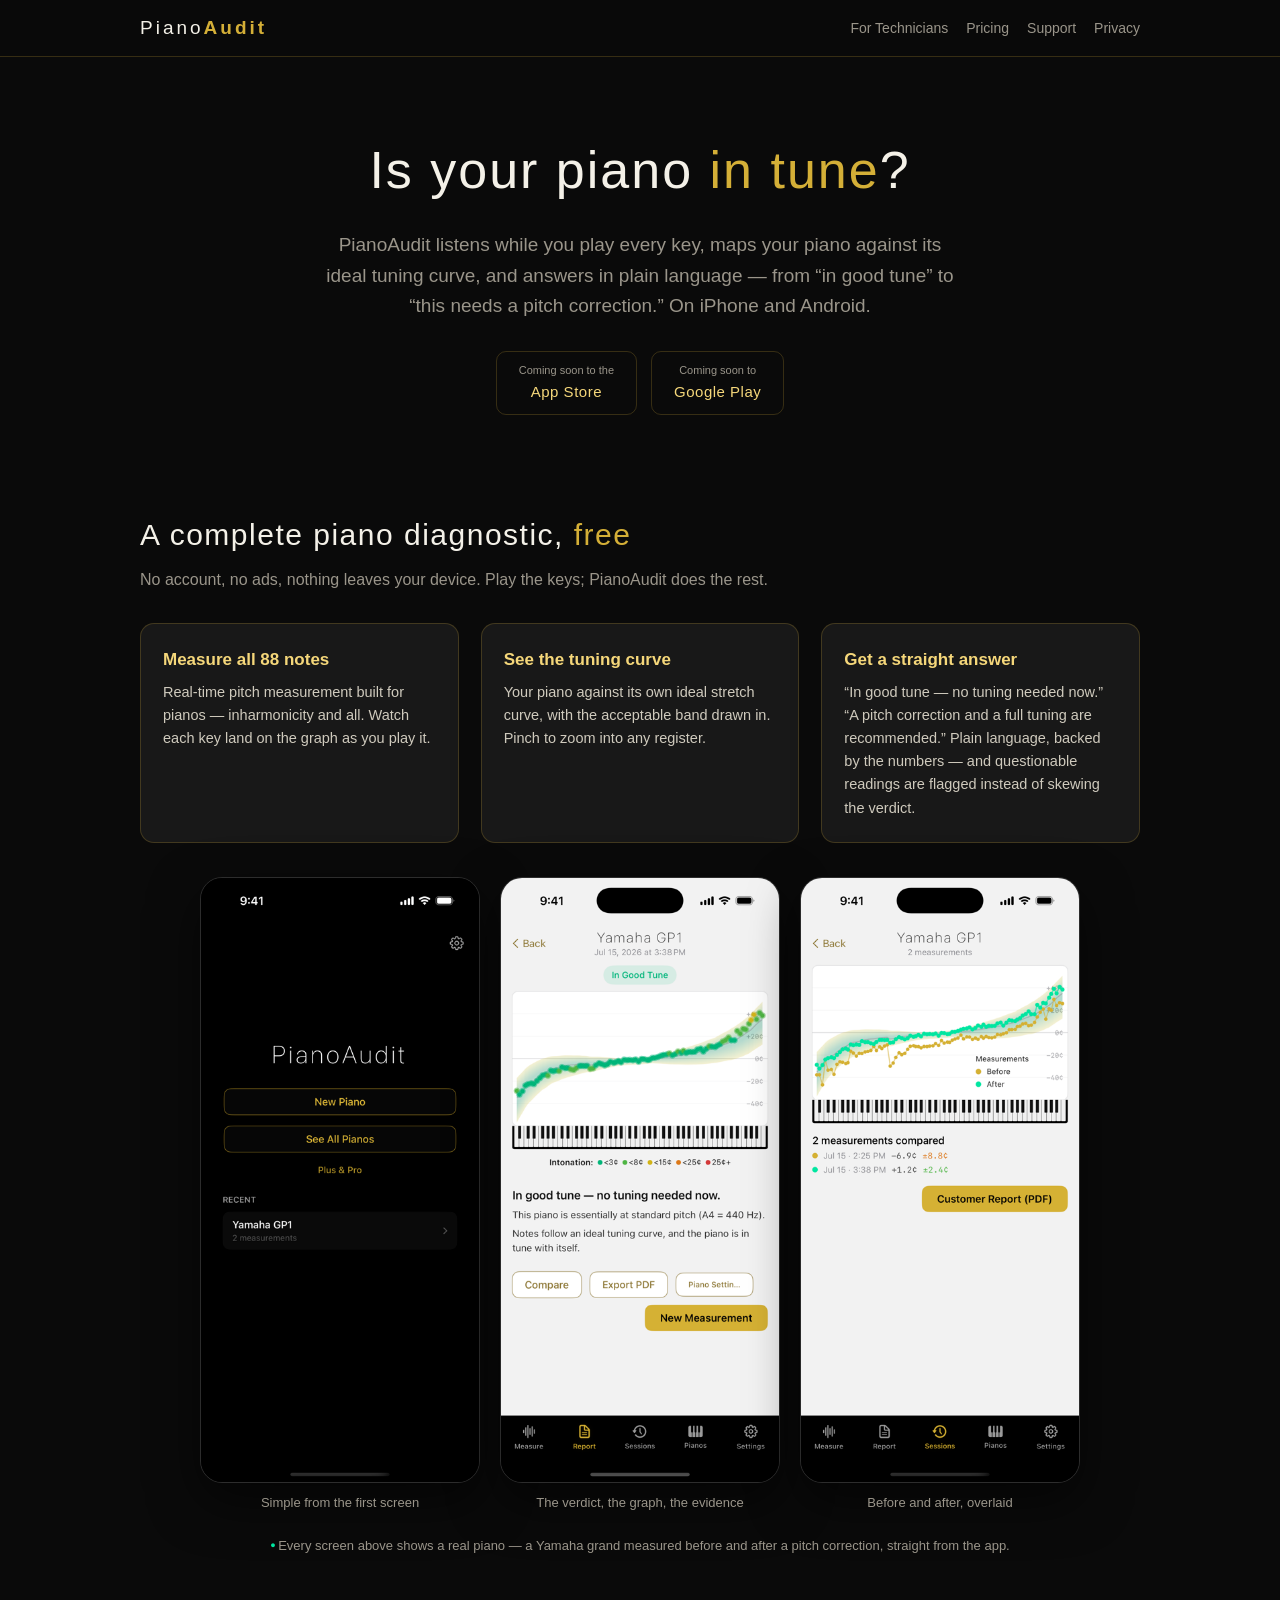
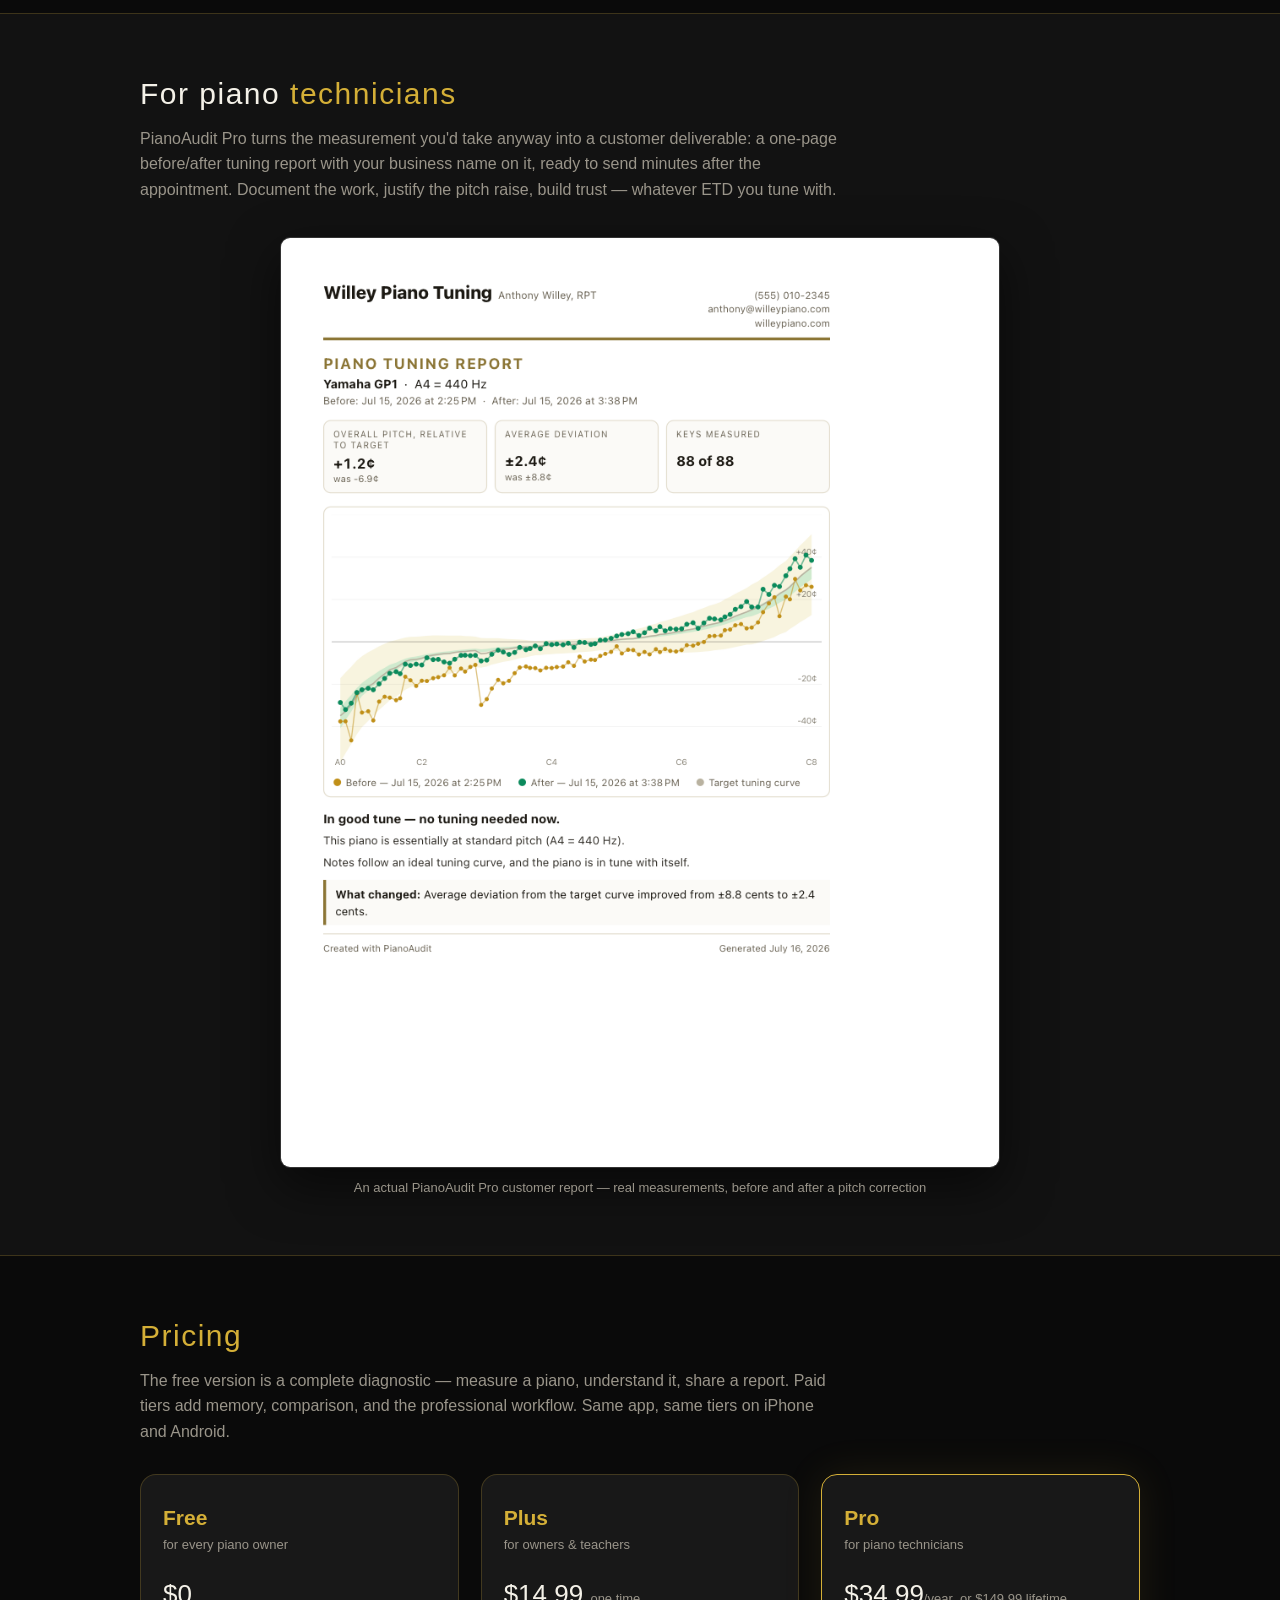
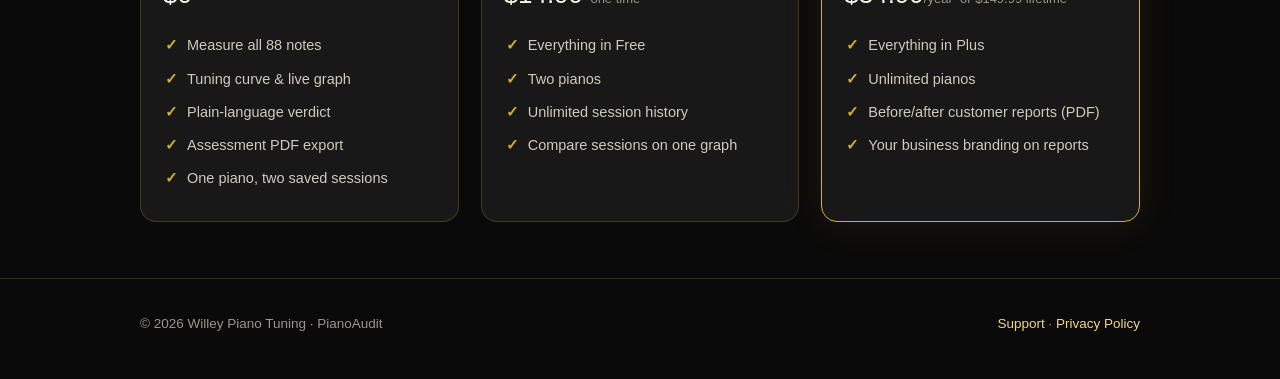
==== index.html @ 2b8cd807 "feat: Android launch prep — real GP1 screenshots, Play badge, cross-platform copy - All four screens" ====
<!DOCTYPE html>
<html lang="en">
<head>
<meta charset="utf-8">
<meta name="viewport" content="width=device-width, initial-scale=1">
<title>PianoAudit — Is your piano in tune?</title>
<meta name="description" content="PianoAudit for iPhone and Android measures every note of your piano and gives you a clear, plain-language answer — plus branded before/after reports for piano technicians.">
<meta property="og:title" content="PianoAudit — Is your piano in tune?">
<meta property="og:description" content="Measure all 88 keys. See the tuning curve. Get a plain-language verdict. On iPhone and Android. Technicians: send branded before/after reports to customers in minutes.">
<meta property="og:type" content="website">
<meta property="og:url" content="https://pianoaudit.com">
<meta property="og:image" content="https://pianoaudit.com/assets/app-icon.png">
<meta name="theme-color" content="#0a0a0a">
<link rel="icon" type="image/png" sizes="32x32" href="assets/icon-32.png">
<link rel="apple-touch-icon" href="assets/icon-180.png">
<link rel="stylesheet" href="style.css">
</head>
<body>

<nav>
  <div class="wrap">
    <span class="brand">Piano<b>Audit</b></span>
    <span class="links">
      <a href="#technicians">For Technicians</a>
      <a href="#pricing">Pricing</a>
      <a href="support/">Support</a>
      <a href="privacy/">Privacy</a>
    </span>
  </div>
</nav>

<header class="hero">
  <div class="wrap">
    <h1>Is your piano <em>in tune</em>?</h1>
    <p class="sub">PianoAudit listens while you play every key, maps your piano against its ideal
    tuning curve, and answers in plain language — from “in good tune” to “this needs a pitch
    correction.” On iPhone and Android.</p>
    <div class="badge-row">
      <span class="store-badge"><small>Coming soon to the</small>App&nbsp;Store</span>
      <span class="store-badge"><small>Coming soon to</small>Google&nbsp;Play</span>
    </div>
  </div>
</header>

<section>
  <div class="wrap">
    <h2>A complete piano diagnostic, <b>free</b></h2>
    <p class="lede">No account, no ads, nothing leaves your device. Play the keys; PianoAudit does the rest.</p>
    <div class="grid">
      <div class="card">
        <h3>Measure all 88 notes</h3>
        <p>Real-time pitch measurement built for pianos — inharmonicity and all. Watch each key land
        on the graph as you play it.</p>
      </div>
      <div class="card">
        <h3>See the tuning curve</h3>
        <p>Your piano against its own ideal stretch curve, with the acceptable band drawn in. Pinch to
        zoom into any register.</p>
      </div>
      <div class="card">
        <h3>Get a straight answer</h3>
        <p>“In good tune — no tuning needed now.” “A pitch correction and a full tuning are
        recommended.” Plain language, backed by the numbers — and questionable readings are
        flagged instead of skewing the verdict.</p>
      </div>
    </div>
    <div class="shots">
      <figure class="shot">
        <img src="assets/pianoaudit-startup.png" alt="PianoAudit start screen with a recently measured piano" loading="lazy">
        <figcaption>Simple from the first screen</figcaption>
      </figure>
      <figure class="shot">
        <img src="assets/report-tworow.png" alt="Tuning report for a Yamaha grand: verdict, tuning curve graph, and plain-language summary" loading="lazy">
        <figcaption>The verdict, the graph, the evidence</figcaption>
      </figure>
      <figure class="shot">
        <img src="assets/compare-with-data.png" alt="Before and after measurements of a real pitch correction, overlaid on one graph" loading="lazy">
        <figcaption>Before and after, overlaid</figcaption>
      </figure>
    </div>
    <p class="shots-note">Every screen above shows a real piano — a Yamaha grand measured before
    and after a pitch correction, straight from the app.</p>
  </div>
</section>

<section class="alt" id="technicians">
  <div class="wrap">
    <h2>For piano <b>technicians</b></h2>
    <p class="lede">PianoAudit Pro turns the measurement you'd take anyway into a customer deliverable:
    a one-page before/after tuning report with your business name on it, ready to send minutes after
    the appointment. Document the work, justify the pitch raise, build trust — whatever ETD you tune with.</p>
    <figure class="report-shot">
      <img src="assets/sample-report.png" alt="Before/after customer tuning report PDF with business branding, stat tiles, and the measured curve" loading="lazy">
      <figcaption>An actual PianoAudit Pro customer report — real measurements, before and after a pitch correction</figcaption>
    </figure>
  </div>
</section>

<section id="pricing">
  <div class="wrap">
    <h2><b>Pricing</b></h2>
    <p class="lede">The free version is a complete diagnostic — measure a piano, understand it, share a
    report. Paid tiers add memory, comparison, and the professional workflow. Same app, same tiers
    on iPhone and Android.</p>
    <div class="tiers">
      <div class="tier">
        <h3>Free</h3>
        <div class="who">for every piano owner</div>
        <div class="price">$0</div>
        <ul>
          <li>Measure all 88 notes</li>
          <li>Tuning curve &amp; live graph</li>
          <li>Plain-language verdict</li>
          <li>Assessment PDF export</li>
          <li>One piano, two saved sessions</li>
        </ul>
      </div>
      <div class="tier">
        <h3>Plus</h3>
        <div class="who">for owners &amp; teachers</div>
        <div class="price">$14.99 <small>one time</small></div>
        <ul>
          <li>Everything in Free</li>
          <li>Two pianos</li>
          <li>Unlimited session history</li>
          <li>Compare sessions on one graph</li>
        </ul>
      </div>
      <div class="tier pro">
        <h3>Pro</h3>
        <div class="who">for piano technicians</div>
        <div class="price">$34.99<small>/year</small> <small>or $149.99 lifetime</small></div>
        <ul>
          <li>Everything in Plus</li>
          <li>Unlimited pianos</li>
          <li>Before/after customer reports (PDF)</li>
          <li>Your business branding on reports</li>
        </ul>
      </div>
    </div>
  </div>
</section>

<footer>
  <div class="wrap">
    <span>© 2026 Willey Piano Tuning · PianoAudit</span>
    <span><a href="support/">Support</a> · <a href="privacy/">Privacy Policy</a></span>
  </div>
</footer>

</body>
</html>
---- style.css ----
/* PianoAudit site — Sonic Luxury: near-black, gold, ivory. No build step. */
:root {
  --bg: #0a0a0a;
  --panel: #121212;
  --panel-2: #181818;
  --gold: #d4af37;
  --gold-hi: #f5d77a;
  --bronze: #8b7535;
  --emerald: #00e5a0;
  --ink: #f4f1e8;
  --muted: #9a958a;
  --border: rgba(212, 175, 55, 0.22);
}
* { margin: 0; padding: 0; box-sizing: border-box; }
html { scroll-behavior: smooth; }
body {
  background: var(--bg);
  color: var(--ink);
  font-family: -apple-system, BlinkMacSystemFont, "Helvetica Neue", Arial, sans-serif;
  line-height: 1.6;
  -webkit-font-smoothing: antialiased;
}
a { color: var(--gold-hi); text-decoration: none; }
a:hover { text-decoration: underline; }
img { max-width: 100%; display: block; }

.wrap { max-width: 1040px; margin: 0 auto; padding: 0 20px; }

/* Nav */
nav {
  position: sticky; top: 0; z-index: 10;
  background: rgba(10, 10, 10, 0.92); backdrop-filter: blur(8px);
  border-bottom: 1px solid var(--border);
}
nav .wrap { display: flex; align-items: center; gap: 22px; height: 56px; }
.brand { font-size: 19px; font-weight: 300; letter-spacing: 3px; color: var(--ink); }
.brand b { color: var(--gold); font-weight: 600; }
nav .links { margin-left: auto; display: flex; gap: 18px; font-size: 14px; }
nav .links a { color: var(--muted); }
nav .links a:hover { color: var(--gold-hi); text-decoration: none; }

/* Hero */
.hero { padding: 72px 0 40px; text-align: center; }
.hero h1 {
  font-size: clamp(30px, 5.5vw, 52px); font-weight: 200; letter-spacing: 2px;
  max-width: 720px; margin: 0 auto;
}
.hero h1 em { color: var(--gold); font-style: normal; font-weight: 500; }
.hero p.sub {
  color: var(--muted); font-size: clamp(15px, 2.2vw, 19px);
  max-width: 640px; margin: 18px auto 0;
}
.badge-row { margin-top: 30px; display: flex; justify-content: center; gap: 14px; align-items: center; flex-wrap: wrap; }
.store-badge {
  display: inline-block; border: 1px solid var(--border); border-radius: 10px;
  padding: 10px 22px; color: var(--gold-hi); font-size: 15px; letter-spacing: 0.5px;
}
.store-badge small { display: block; font-size: 11px; color: var(--muted); letter-spacing: 0; }

/* Sections */
section { padding: 56px 0; }
section.alt { background: var(--panel); border-top: 1px solid var(--border); border-bottom: 1px solid var(--border); }
h2 { font-size: clamp(22px, 3.5vw, 30px); font-weight: 300; letter-spacing: 1.5px; margin-bottom: 8px; }
h2 b { color: var(--gold); font-weight: 500; }
.lede { color: var(--muted); max-width: 700px; margin-bottom: 30px; }

/* Feature grid */
.grid { display: grid; gap: 22px; grid-template-columns: repeat(auto-fit, minmax(260px, 1fr)); }
.card {
  background: var(--panel-2); border: 1px solid var(--border); border-radius: 14px;
  padding: 22px;
}
.card h3 { font-size: 17px; font-weight: 600; color: var(--gold-hi); margin-bottom: 8px; }
.card p { font-size: 14.5px; color: #cfcabd; }

/* Screenshot rows */
.shots { display: flex; gap: 20px; justify-content: center; flex-wrap: wrap; margin-top: 34px; }
.shot { width: min(280px, 78vw); }
.shot img {
  border-radius: 22px; border: 1px solid rgba(255,255,255,0.14);
  box-shadow: 0 18px 50px rgba(0,0,0,0.55);
}
.shot figcaption { text-align: center; color: var(--muted); font-size: 13px; margin-top: 10px; }
.shots-note { text-align: center; color: var(--muted); font-size: 13px; margin-top: 22px; }
.shots-note::before { content: "● "; color: var(--emerald); font-size: 9px; vertical-align: 2px; }

.report-shot { max-width: 720px; margin: 34px auto 0; }
.report-shot img { border-radius: 10px; box-shadow: 0 18px 50px rgba(0,0,0,0.55); border: 1px solid rgba(255,255,255,0.14); }
.report-shot figcaption { text-align: center; color: var(--muted); font-size: 13px; margin-top: 10px; }

/* Pricing */
.tiers { display: grid; gap: 22px; grid-template-columns: repeat(auto-fit, minmax(250px, 1fr)); margin-top: 30px; }
.tier {
  background: var(--panel-2); border: 1px solid var(--border); border-radius: 16px;
  padding: 26px 22px; display: flex; flex-direction: column;
}
.tier.pro { border-color: var(--gold); box-shadow: 0 0 40px rgba(212,175,55,0.10); }
.tier h3 { color: var(--gold); font-size: 21px; font-weight: 600; }
.tier .who { color: var(--muted); font-size: 13px; margin-bottom: 12px; }
.tier .price { font-size: 26px; font-weight: 300; margin: 6px 0 14px; }
.tier .price small { font-size: 13px; color: var(--muted); }
.tier ul { list-style: none; font-size: 14.5px; color: #cfcabd; }
.tier li { padding: 5px 0 5px 24px; position: relative; }
.tier li::before { content: "✓"; position: absolute; left: 2px; color: var(--gold); font-weight: 700; }

/* Footer */
footer { border-top: 1px solid var(--border); padding: 34px 0 44px; color: var(--muted); font-size: 13.5px; }
footer .wrap { display: flex; flex-wrap: wrap; gap: 16px; justify-content: space-between; }

/* Prose pages (privacy, support) */
.prose { max-width: 760px; margin: 0 auto; padding: 48px 20px 72px; }
.prose h1 { font-size: 30px; font-weight: 300; letter-spacing: 1px; border-bottom: 3px solid var(--bronze); padding-bottom: 12px; margin-bottom: 18px; }
.prose h2 { font-size: 20px; color: var(--gold); margin: 28px 0 8px; font-weight: 500; letter-spacing: 0.5px; }
.prose p, .prose li { color: #d8d3c6; font-size: 15.5px; }
.prose ul { padding-left: 22px; margin: 10px 0; }
.prose b { color: var(--ink); }
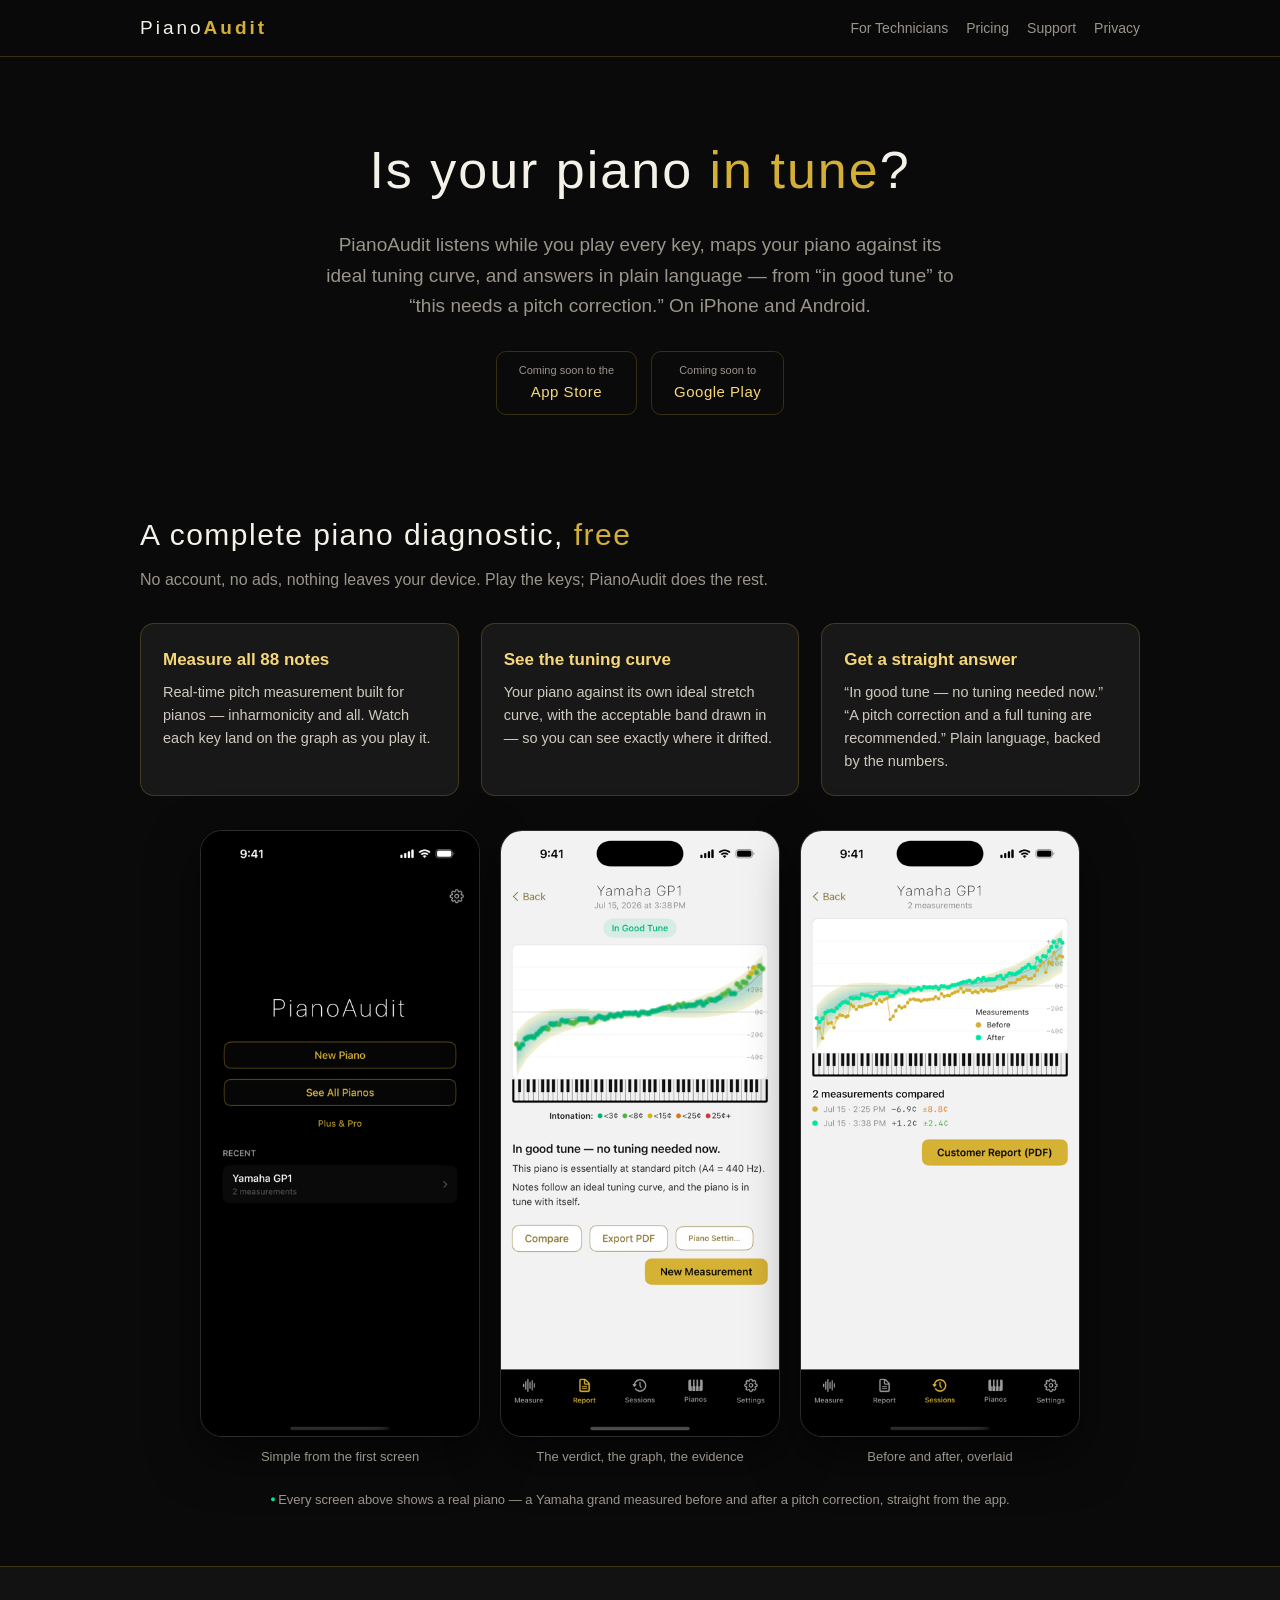
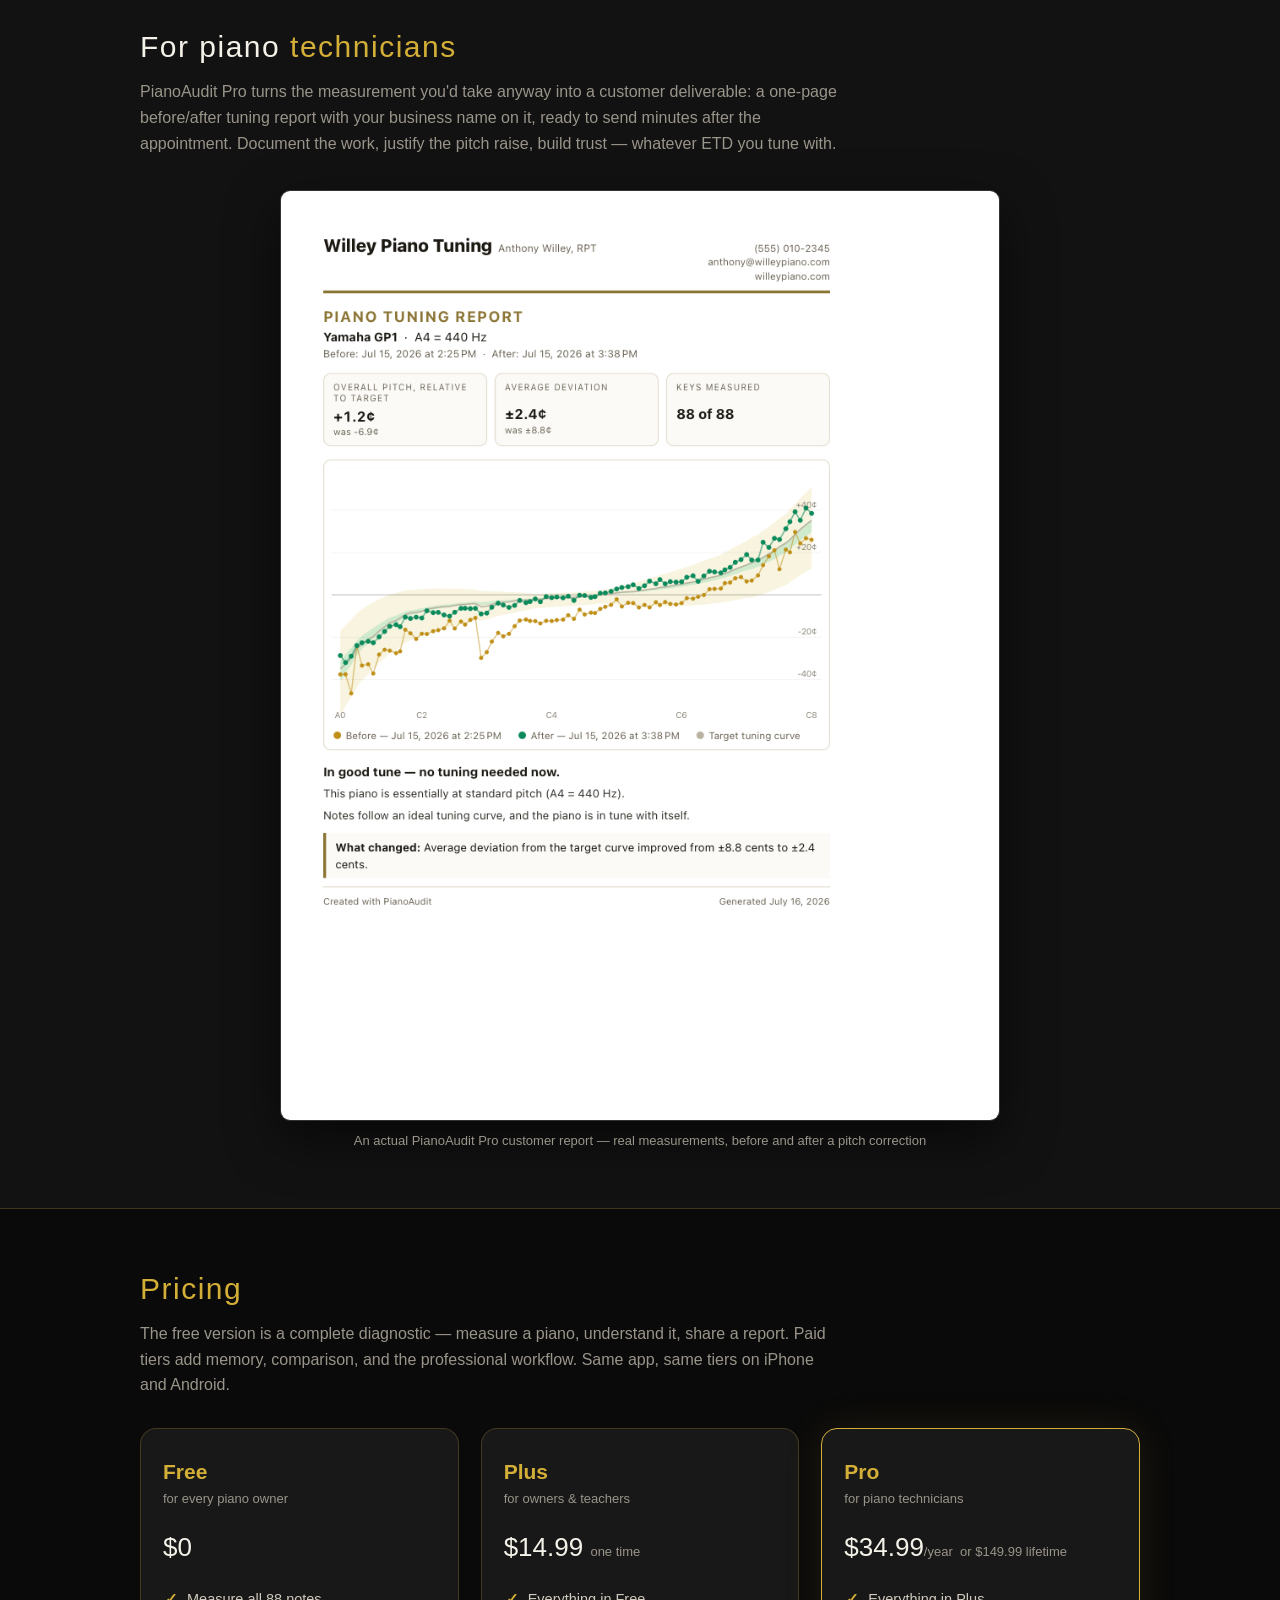
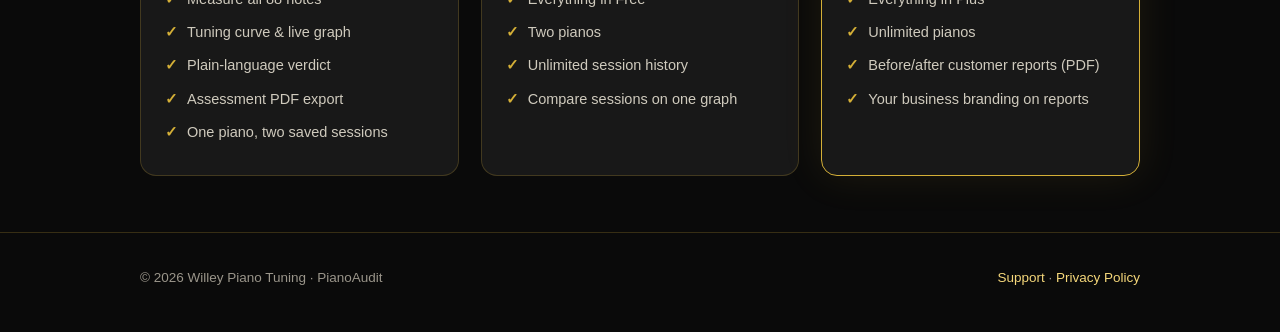
==== commit c5aa33a7: "Trim mechanics from the feature cards Pinch-to-zoom and suspect-measurement flagging are implementat" ====
--- a/index.html
+++ b/index.html
@@ -54,14 +54,13 @@
       </div>
       <div class="card">
         <h3>See the tuning curve</h3>
-        <p>Your piano against its own ideal stretch curve, with the acceptable band drawn in. Pinch to
-        zoom into any register.</p>
+        <p>Your piano against its own ideal stretch curve, with the acceptable band drawn in — so you
+        can see exactly where it drifted.</p>
       </div>
       <div class="card">
         <h3>Get a straight answer</h3>
         <p>“In good tune — no tuning needed now.” “A pitch correction and a full tuning are
-        recommended.” Plain language, backed by the numbers — and questionable readings are
-        flagged instead of skewing the verdict.</p>
+        recommended.” Plain language, backed by the numbers.</p>
       </div>
     </div>
     <div class="shots">
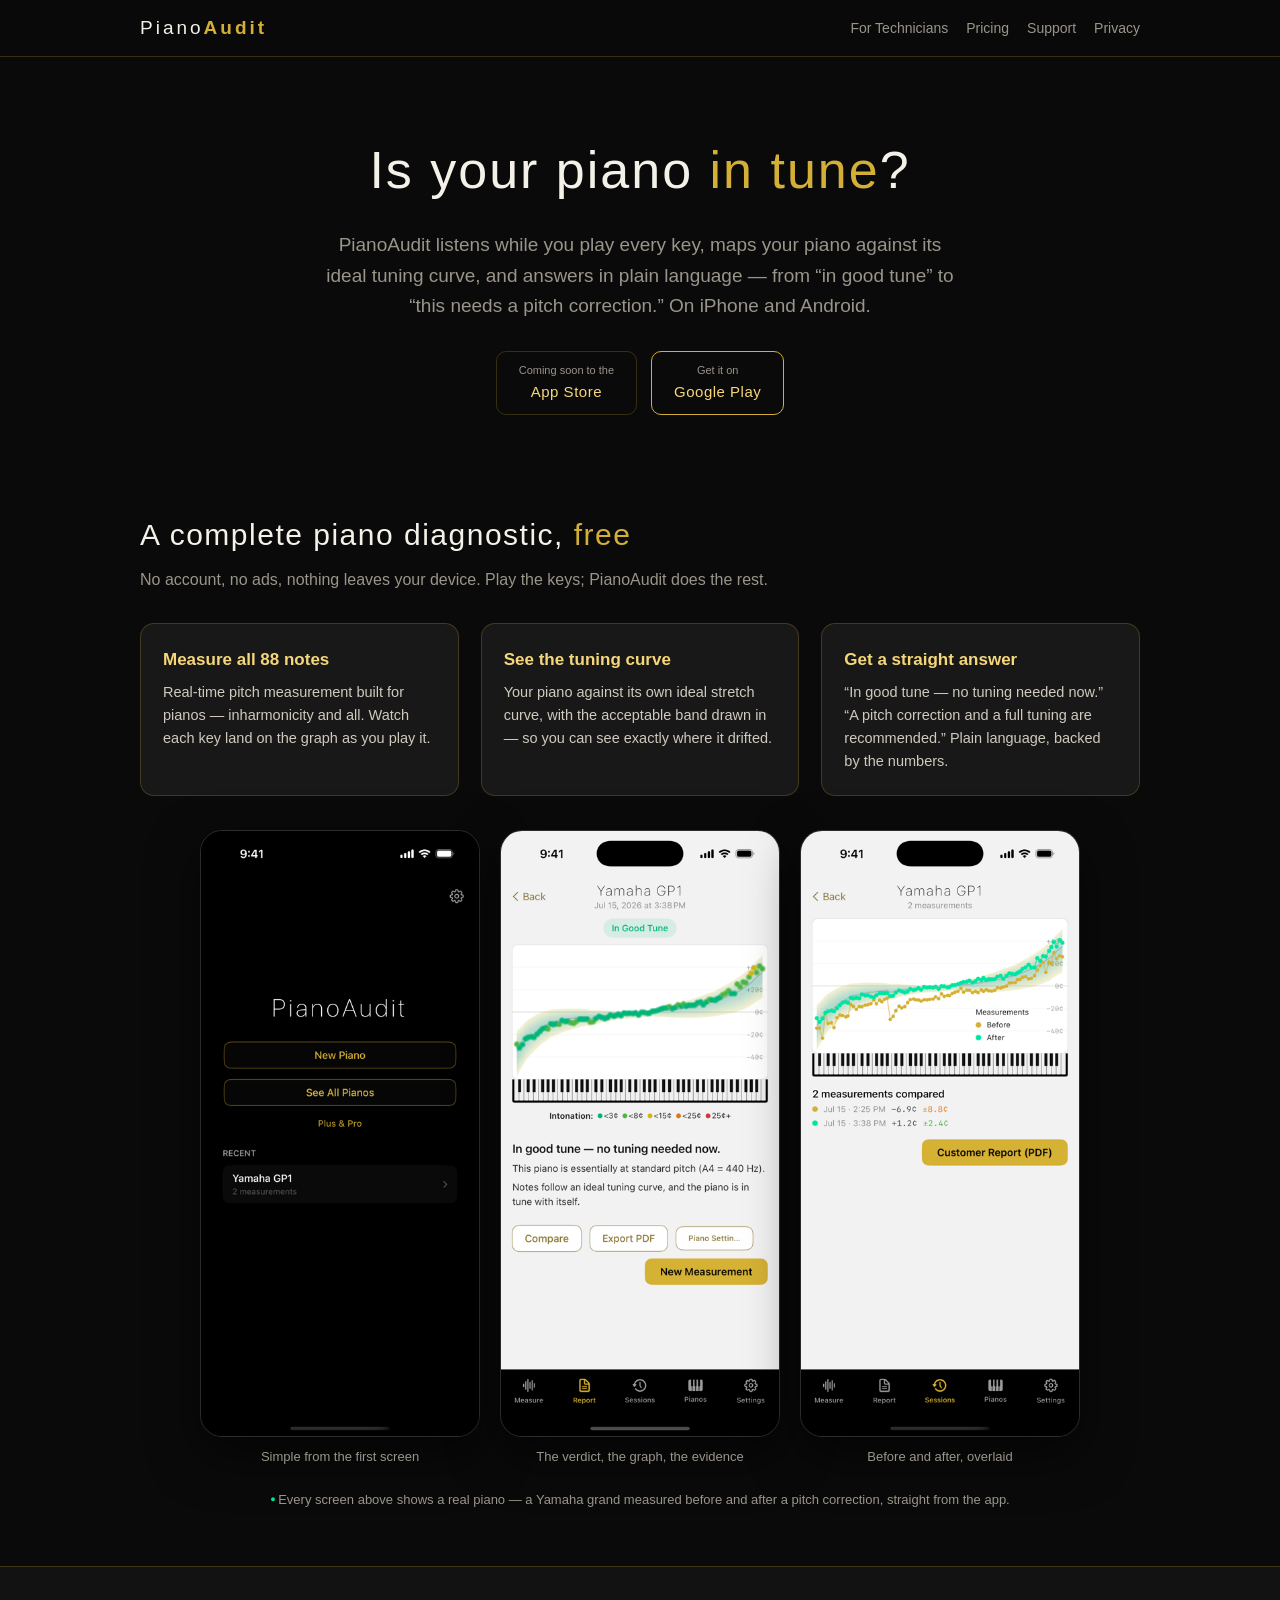
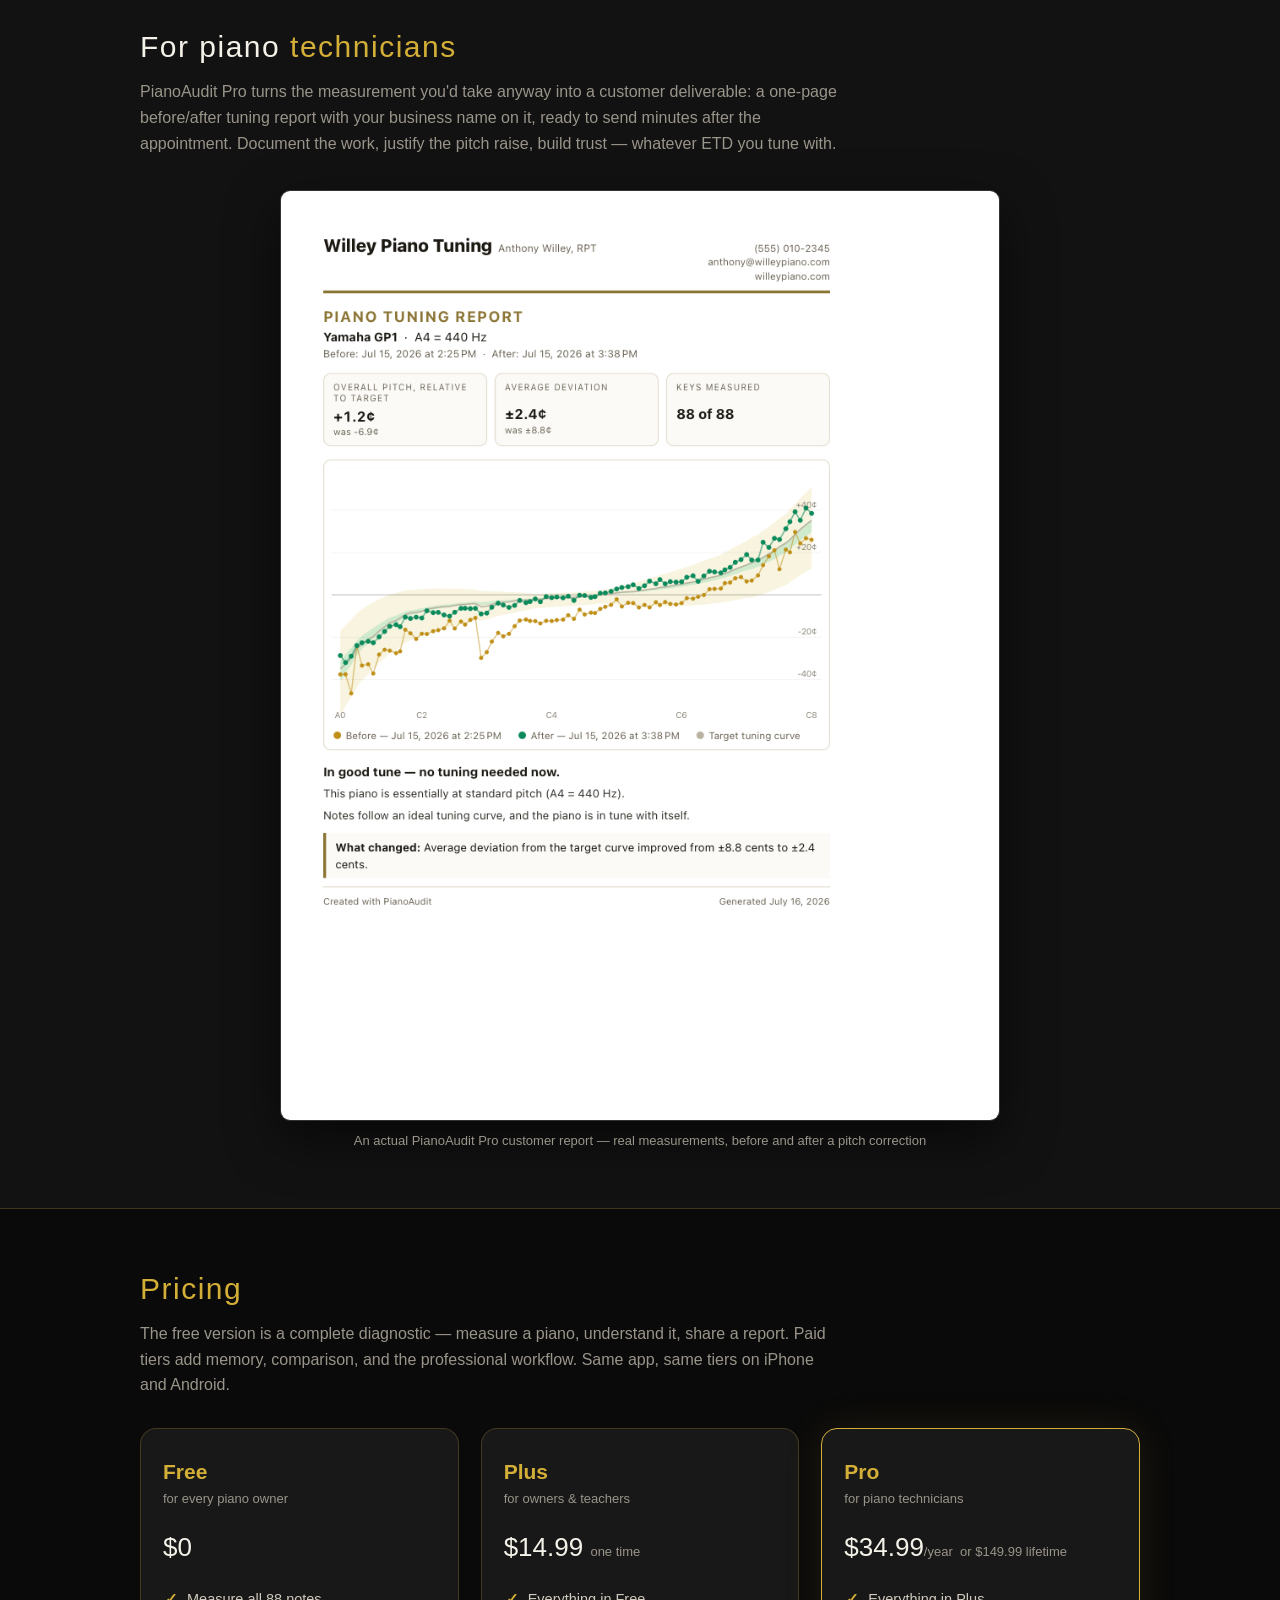
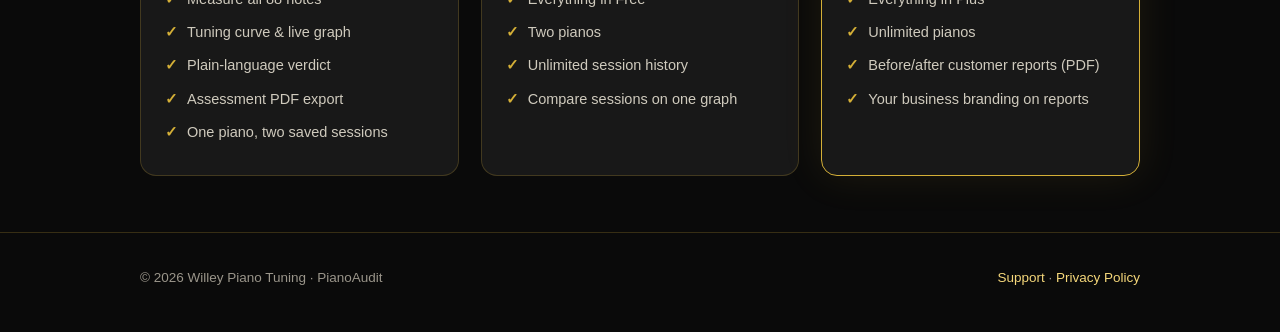
==== commit 167149e6: "Link the Google Play badge now that Android is live" ====
--- a/index.html
+++ b/index.html
@@ -37,7 +37,7 @@
     correction.” On iPhone and Android.</p>
     <div class="badge-row">
       <span class="store-badge"><small>Coming soon to the</small>App&nbsp;Store</span>
-      <span class="store-badge"><small>Coming soon to</small>Google&nbsp;Play</span>
+      <a class="store-badge live" href="https://play.google.com/store/apps/details?id=com.willeypianotuning.pianoaudit"><small>Get it on</small>Google&nbsp;Play</a>
     </div>
   </div>
 </header>
--- a/style.css
+++ b/style.css
@@ -56,6 +56,9 @@
   padding: 10px 22px; color: var(--gold-hi); font-size: 15px; letter-spacing: 0.5px;
 }
 .store-badge small { display: block; font-size: 11px; color: var(--muted); letter-spacing: 0; }
+/* A live store link reads as actionable: gold border, subtle lift on hover. */
+a.store-badge.live { border-color: var(--gold); transition: border-color .15s, background .15s; }
+a.store-badge.live:hover { text-decoration: none; background: rgba(212, 175, 55, 0.08); }
 
 /* Sections */
 section { padding: 56px 0; }
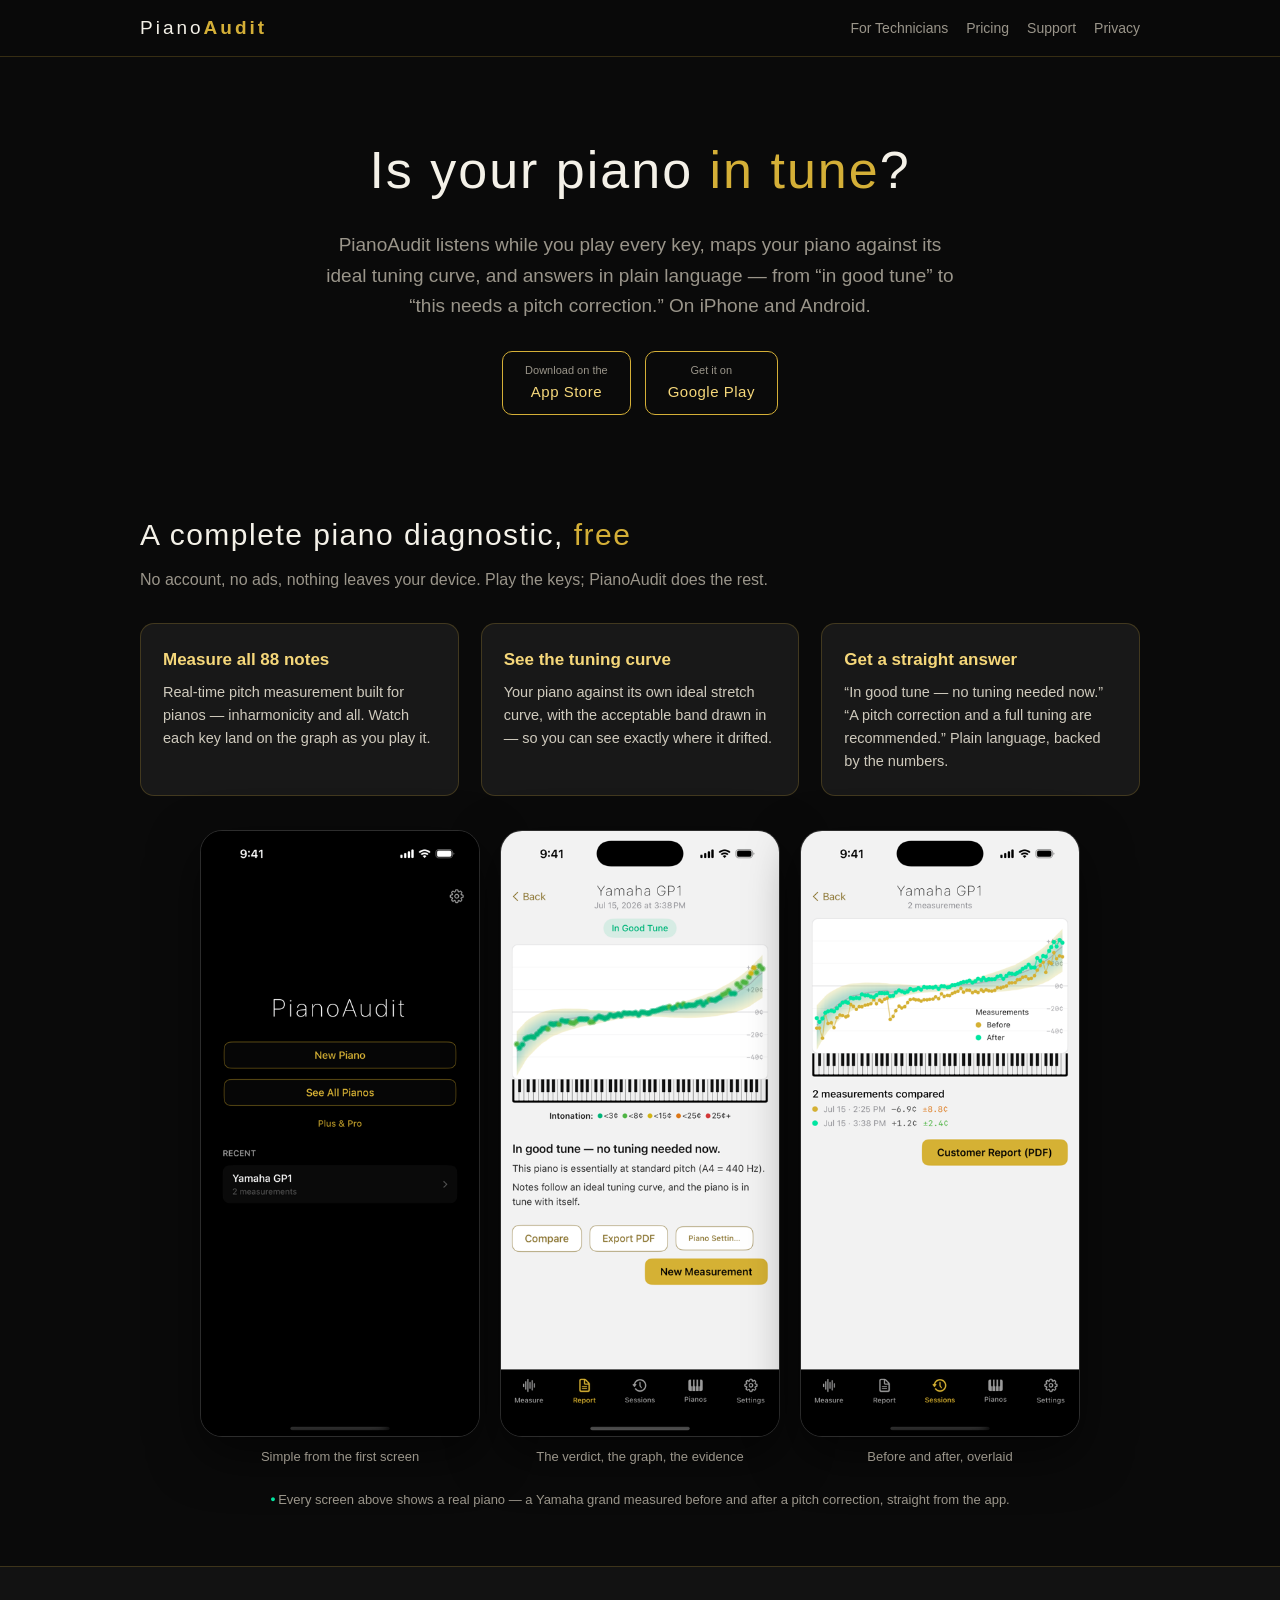
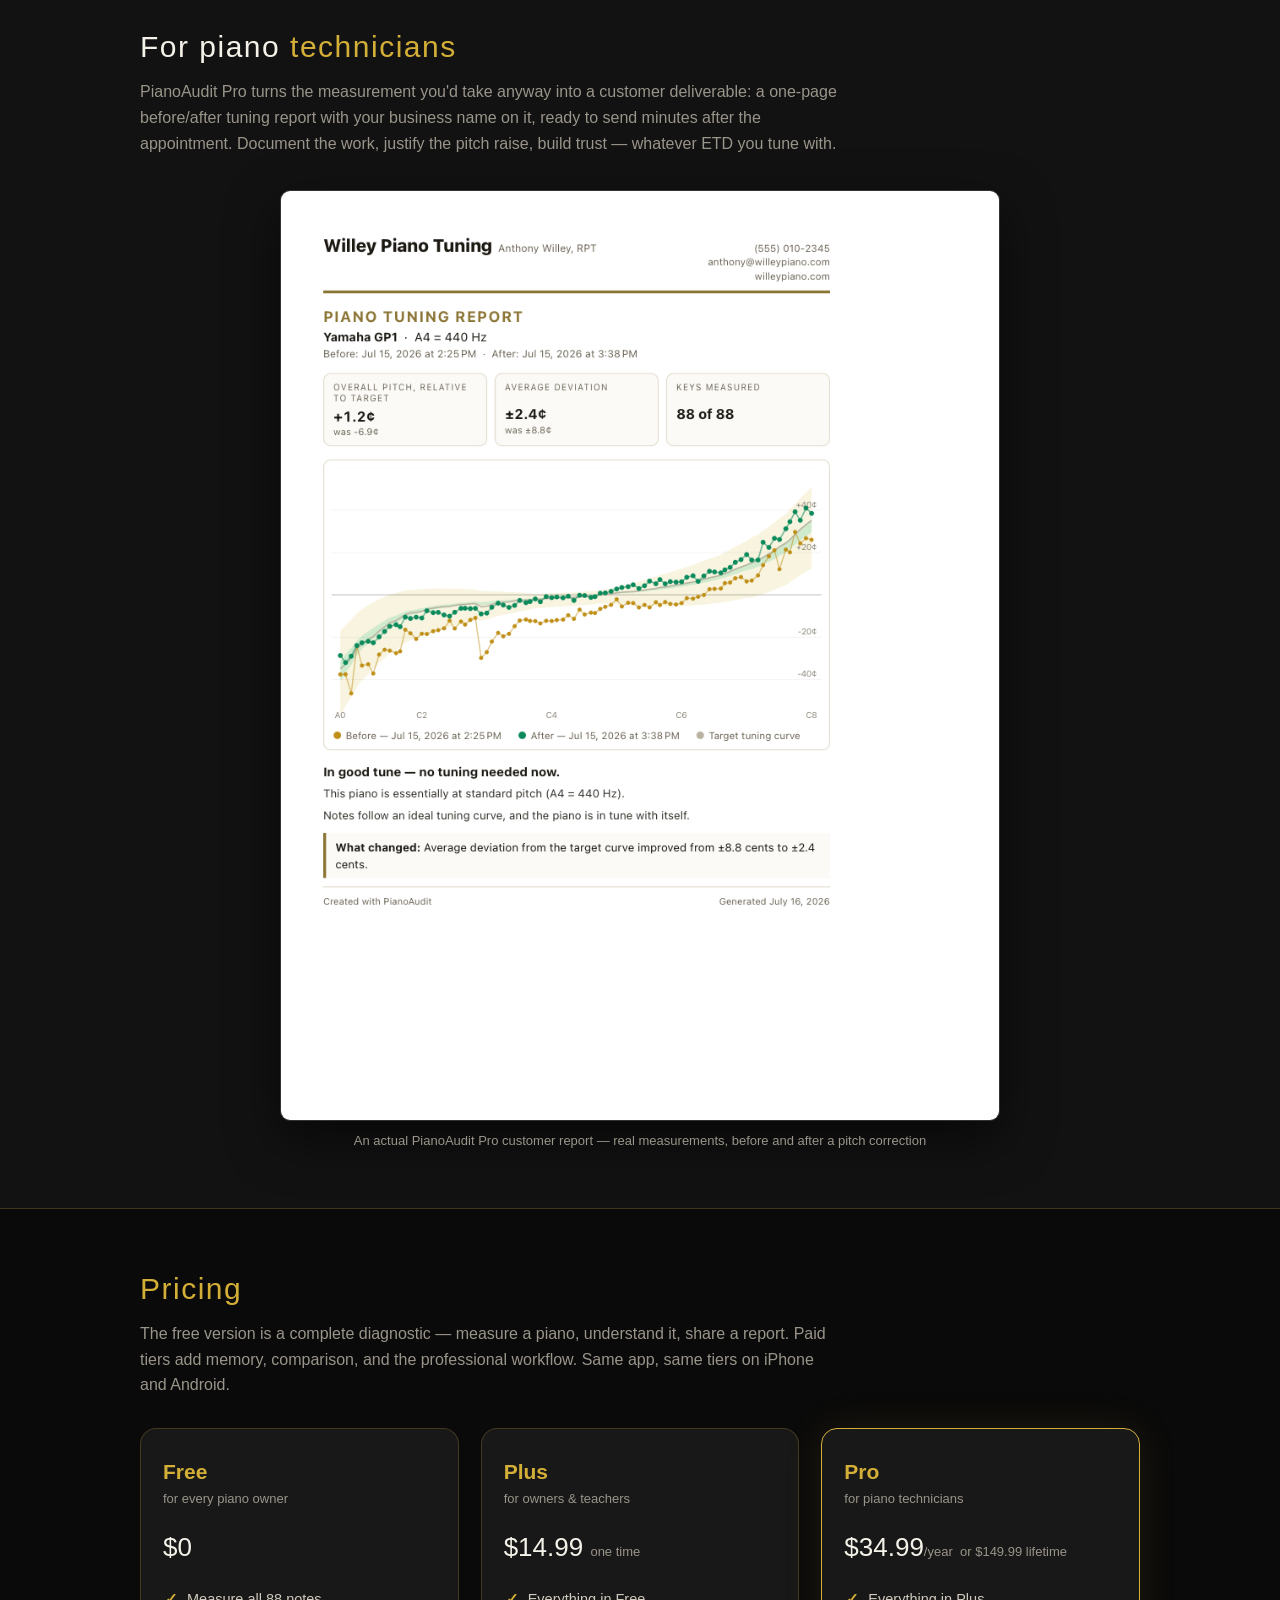
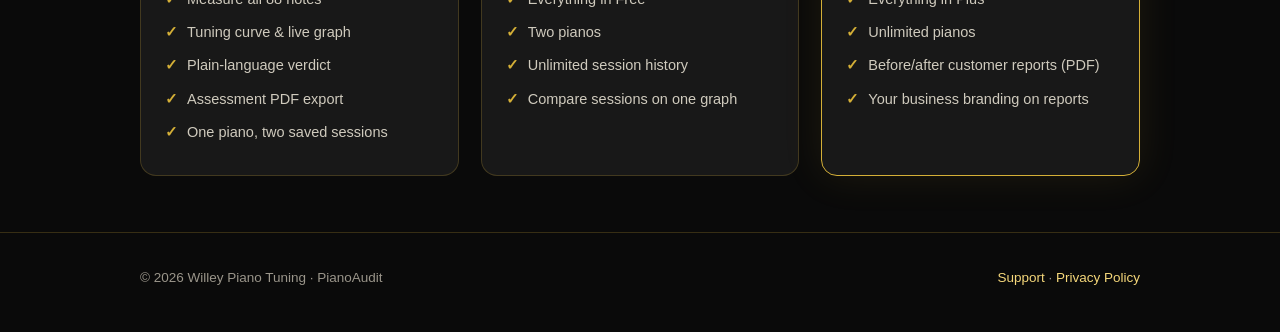
==== commit 32f58024: "Link the App Store badge now that iOS is live" ====
--- a/index.html
+++ b/index.html
@@ -36,7 +36,7 @@
     tuning curve, and answers in plain language — from “in good tune” to “this needs a pitch
     correction.” On iPhone and Android.</p>
     <div class="badge-row">
-      <span class="store-badge"><small>Coming soon to the</small>App&nbsp;Store</span>
+      <a class="store-badge live" href="https://apps.apple.com/app/id6789833467"><small>Download on the</small>App&nbsp;Store</a>
       <a class="store-badge live" href="https://play.google.com/store/apps/details?id=com.willeypianotuning.pianoaudit"><small>Get it on</small>Google&nbsp;Play</a>
     </div>
   </div>
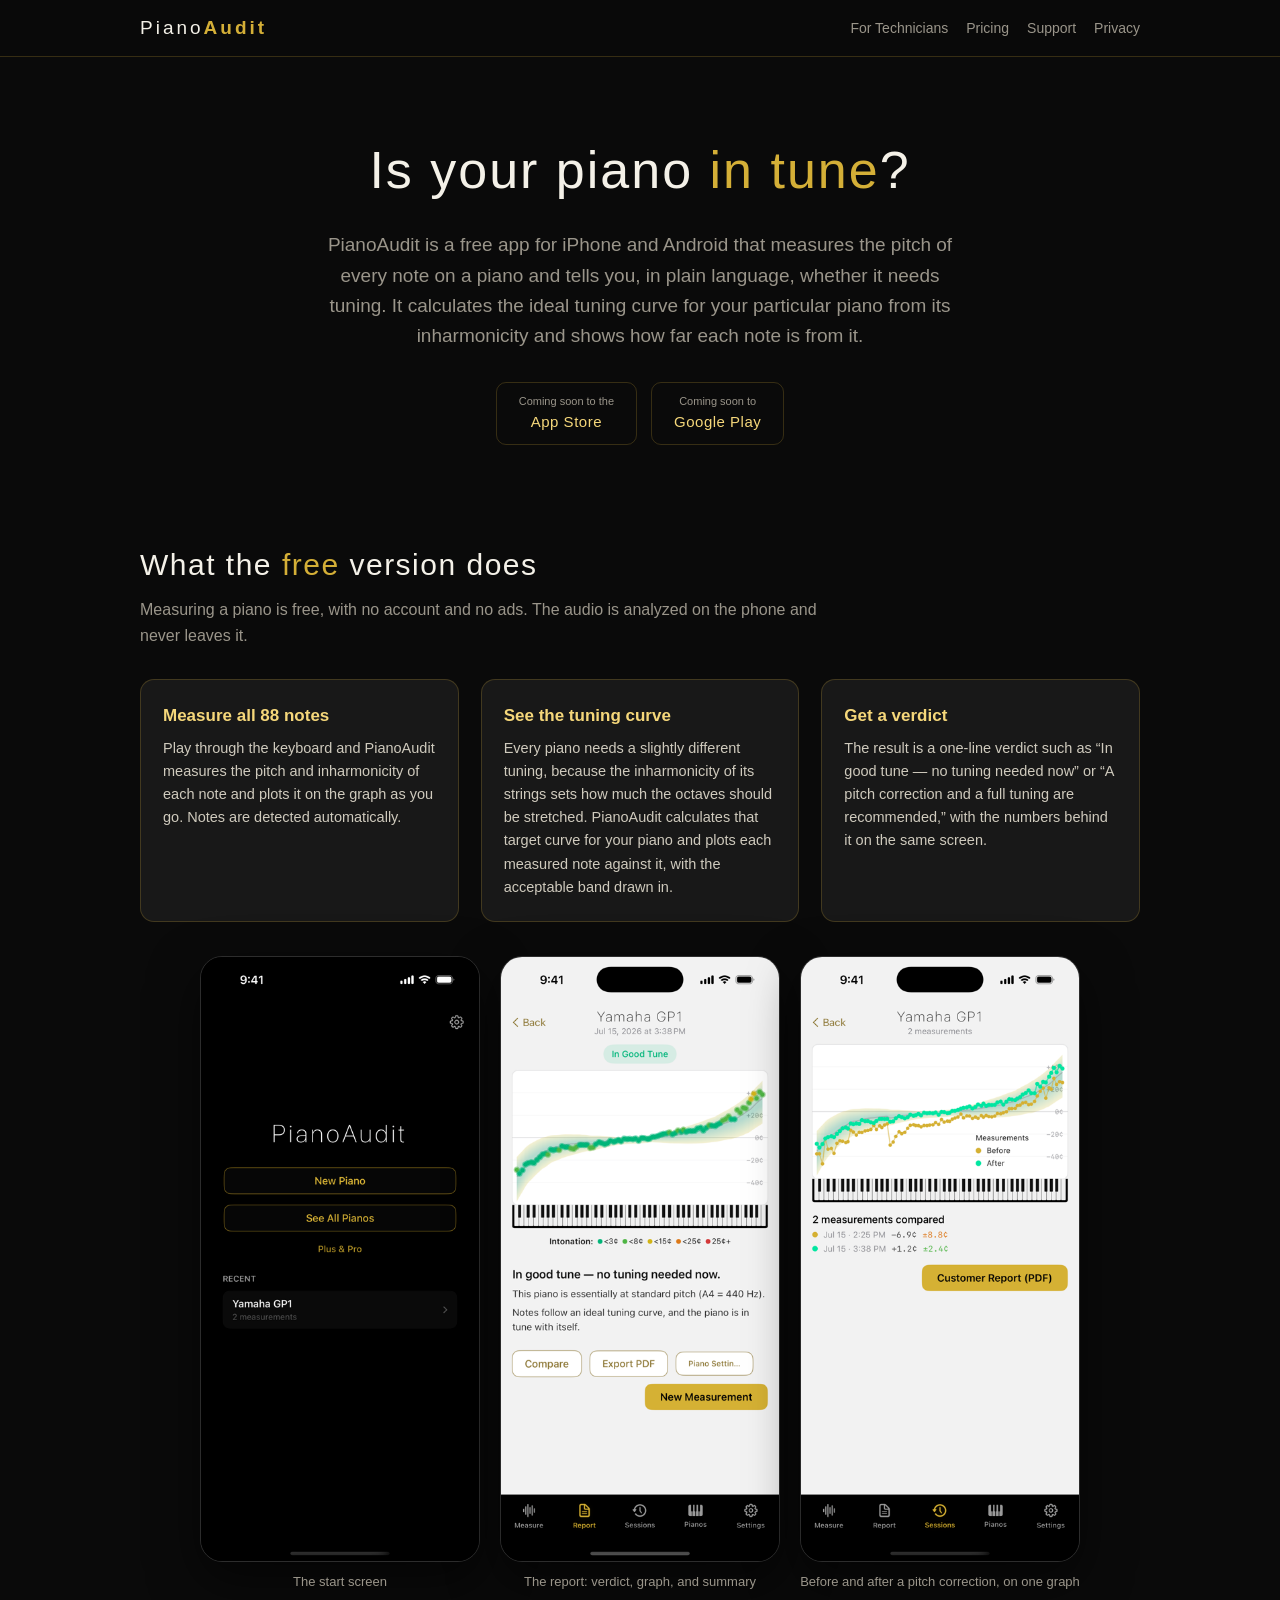
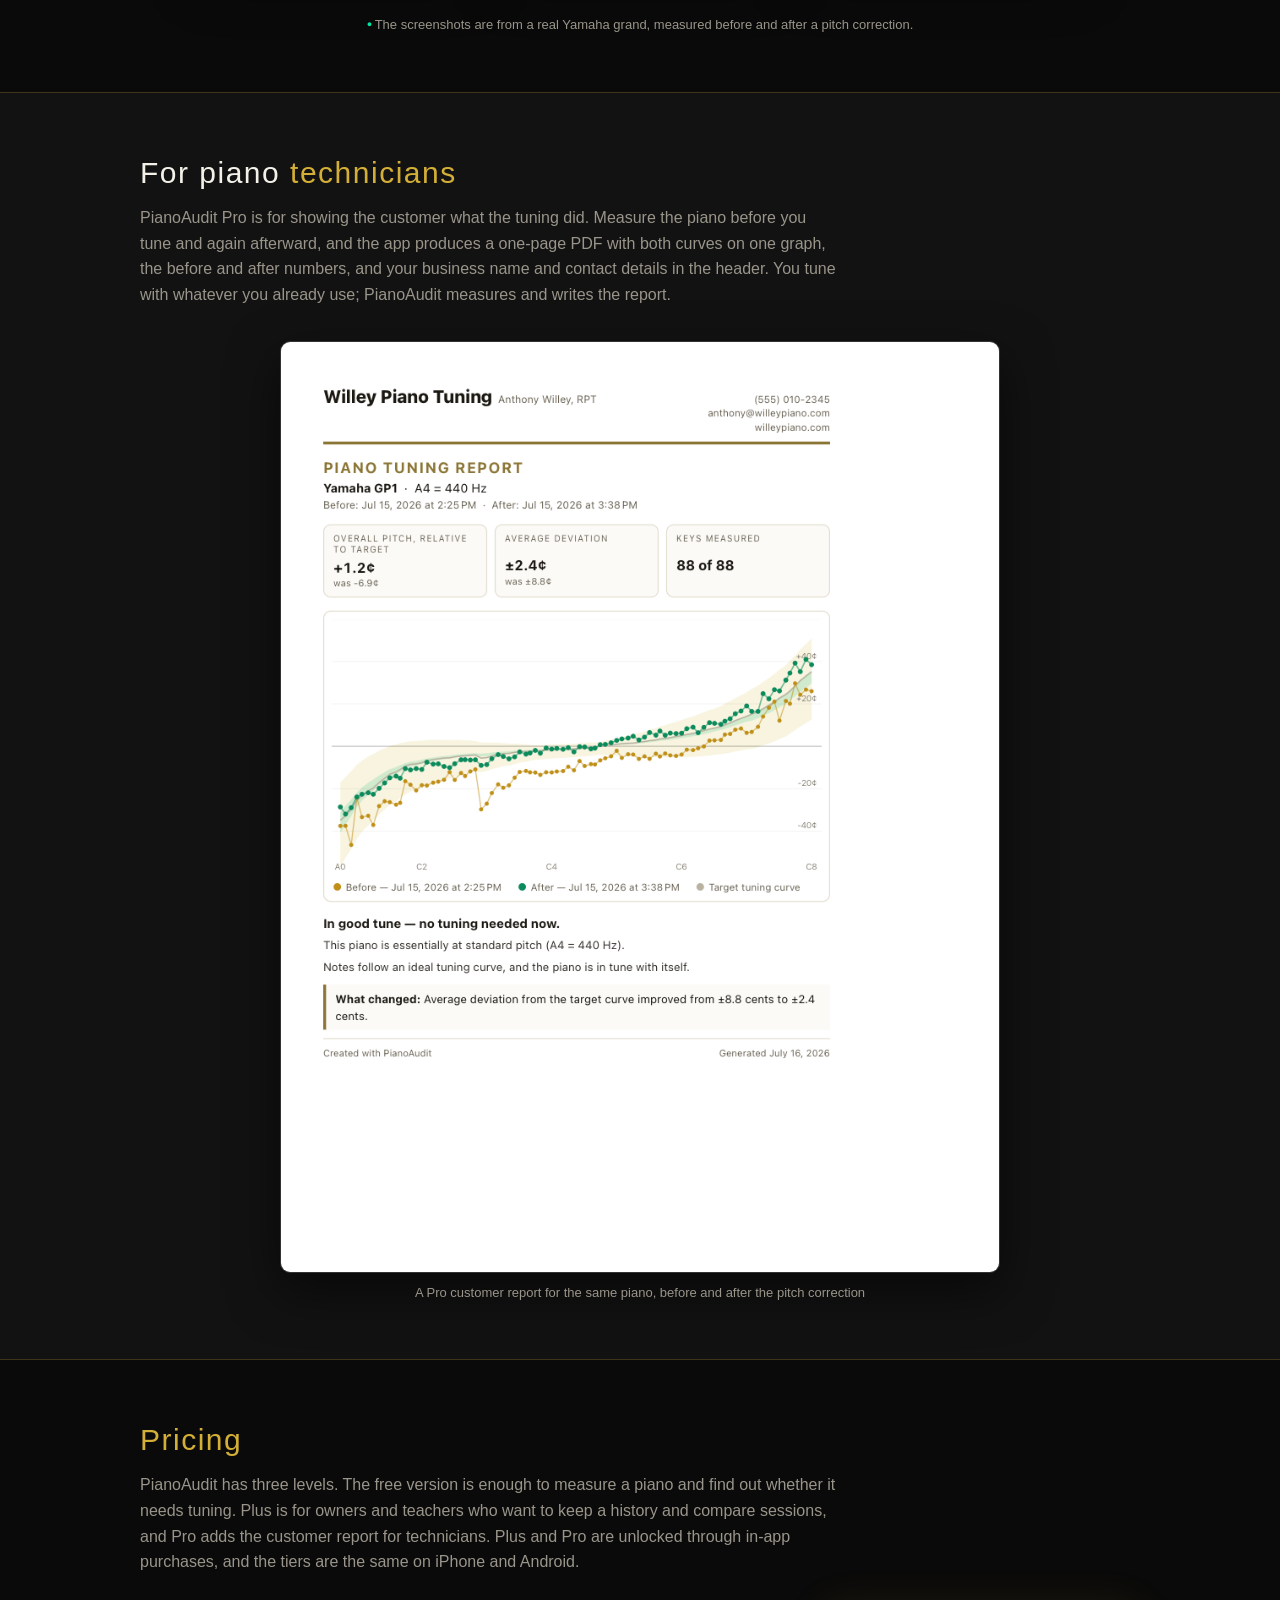
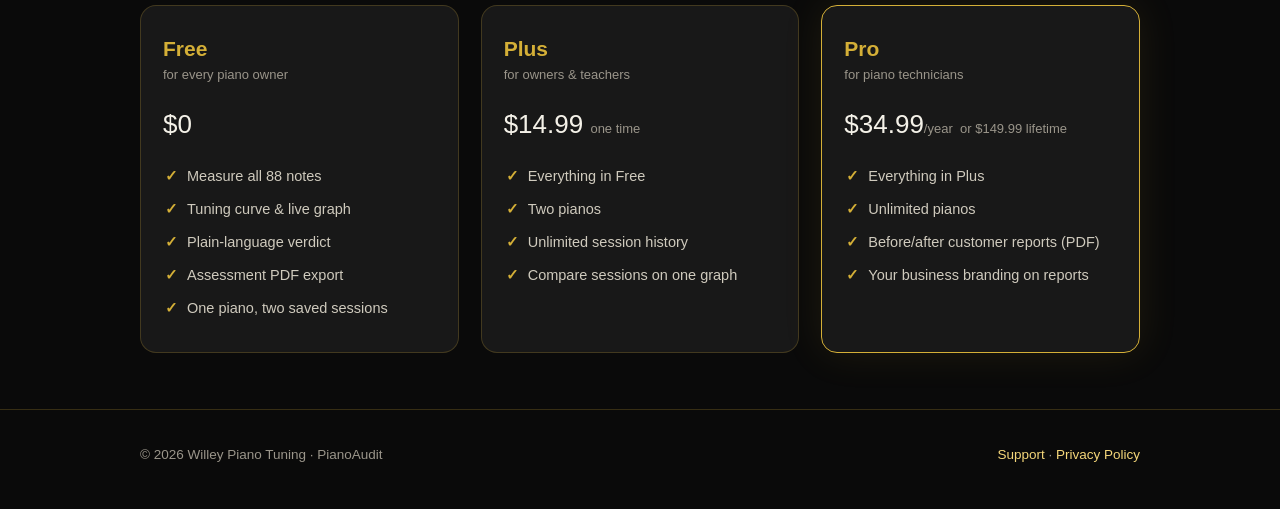
==== commit ed9e782d: "fix: rewrite site prose in an understated, factual voice" ====
--- a/index.html
+++ b/index.html
@@ -3,10 +3,10 @@
 <head>
 <meta charset="utf-8">
 <meta name="viewport" content="width=device-width, initial-scale=1">
-<title>PianoAudit — Is your piano in tune?</title>
-<meta name="description" content="PianoAudit for iPhone and Android measures every note of your piano and gives you a clear, plain-language answer — plus branded before/after reports for piano technicians.">
-<meta property="og:title" content="PianoAudit — Is your piano in tune?">
-<meta property="og:description" content="Measure all 88 keys. See the tuning curve. Get a plain-language verdict. On iPhone and Android. Technicians: send branded before/after reports to customers in minutes.">
+<title>PianoAudit: Is your piano in tune?</title>
+<meta name="description" content="PianoAudit measures every note of a piano and tells you in plain language whether it needs tuning. Free on iPhone and Android, with before/after customer reports for piano technicians in the Pro version.">
+<meta property="og:title" content="PianoAudit: Is your piano in tune?">
+<meta property="og:description" content="PianoAudit measures every note of a piano and tells you in plain language whether it needs tuning. Free on iPhone and Android, with before/after customer reports for piano technicians in the Pro version.">
 <meta property="og:type" content="website">
 <meta property="og:url" content="https://pianoaudit.com">
 <meta property="og:image" content="https://pianoaudit.com/assets/app-icon.png">
@@ -32,65 +32,70 @@
 <header class="hero">
   <div class="wrap">
     <h1>Is your piano <em>in tune</em>?</h1>
-    <p class="sub">PianoAudit listens while you play every key, maps your piano against its ideal
-    tuning curve, and answers in plain language — from “in good tune” to “this needs a pitch
-    correction.” On iPhone and Android.</p>
+    <p class="sub">PianoAudit is a free app for iPhone and Android that measures the pitch of every
+    note on a piano and tells you, in plain language, whether it needs tuning. It calculates the
+    ideal tuning curve for your particular piano from its inharmonicity and shows how far each
+    note is from it.</p>
     <div class="badge-row">
-      <a class="store-badge live" href="https://apps.apple.com/app/id6789833467"><small>Download on the</small>App&nbsp;Store</a>
-      <a class="store-badge live" href="https://play.google.com/store/apps/details?id=com.willeypianotuning.pianoaudit"><small>Get it on</small>Google&nbsp;Play</a>
+      <span class="store-badge"><small>Coming soon to the</small>App&nbsp;Store</span>
+      <span class="store-badge"><small>Coming soon to</small>Google&nbsp;Play</span>
     </div>
   </div>
 </header>
 
 <section>
   <div class="wrap">
-    <h2>A complete piano diagnostic, <b>free</b></h2>
-    <p class="lede">No account, no ads, nothing leaves your device. Play the keys; PianoAudit does the rest.</p>
+    <h2>What the <b>free</b> version does</h2>
+    <p class="lede">Measuring a piano is free, with no account and no ads. The audio is analyzed on
+    the phone and never leaves it.</p>
     <div class="grid">
       <div class="card">
         <h3>Measure all 88 notes</h3>
-        <p>Real-time pitch measurement built for pianos — inharmonicity and all. Watch each key land
-        on the graph as you play it.</p>
+        <p>Play through the keyboard and PianoAudit measures the pitch and inharmonicity of each
+        note and plots it on the graph as you go. Notes are detected automatically.</p>
       </div>
       <div class="card">
         <h3>See the tuning curve</h3>
-        <p>Your piano against its own ideal stretch curve, with the acceptable band drawn in — so you
-        can see exactly where it drifted.</p>
+        <p>Every piano needs a slightly different tuning, because the inharmonicity of its strings
+        sets how much the octaves should be stretched. PianoAudit calculates that target curve for
+        your piano and plots each measured note against it, with the acceptable band drawn in.</p>
       </div>
       <div class="card">
-        <h3>Get a straight answer</h3>
-        <p>“In good tune — no tuning needed now.” “A pitch correction and a full tuning are
-        recommended.” Plain language, backed by the numbers.</p>
+        <h3>Get a verdict</h3>
+        <p>The result is a one-line verdict such as “In good tune — no tuning needed now” or
+        “A pitch correction and a full tuning are recommended,” with the numbers behind it on the
+        same screen.</p>
       </div>
     </div>
     <div class="shots">
       <figure class="shot">
         <img src="assets/pianoaudit-startup.png" alt="PianoAudit start screen with a recently measured piano" loading="lazy">
-        <figcaption>Simple from the first screen</figcaption>
+        <figcaption>The start screen</figcaption>
       </figure>
       <figure class="shot">
         <img src="assets/report-tworow.png" alt="Tuning report for a Yamaha grand: verdict, tuning curve graph, and plain-language summary" loading="lazy">
-        <figcaption>The verdict, the graph, the evidence</figcaption>
+        <figcaption>The report: verdict, graph, and summary</figcaption>
       </figure>
       <figure class="shot">
         <img src="assets/compare-with-data.png" alt="Before and after measurements of a real pitch correction, overlaid on one graph" loading="lazy">
-        <figcaption>Before and after, overlaid</figcaption>
+        <figcaption>Before and after a pitch correction, on one graph</figcaption>
       </figure>
     </div>
-    <p class="shots-note">Every screen above shows a real piano — a Yamaha grand measured before
-    and after a pitch correction, straight from the app.</p>
+    <p class="shots-note">The screenshots are from a real Yamaha grand, measured before and after a
+    pitch correction.</p>
   </div>
 </section>
 
 <section class="alt" id="technicians">
   <div class="wrap">
     <h2>For piano <b>technicians</b></h2>
-    <p class="lede">PianoAudit Pro turns the measurement you'd take anyway into a customer deliverable:
-    a one-page before/after tuning report with your business name on it, ready to send minutes after
-    the appointment. Document the work, justify the pitch raise, build trust — whatever ETD you tune with.</p>
+    <p class="lede">PianoAudit Pro is for showing the customer what the tuning did. Measure the piano
+    before you tune and again afterward, and the app produces a one-page PDF with both curves on
+    one graph, the before and after numbers, and your business name and contact details in the
+    header. You tune with whatever you already use; PianoAudit measures and writes the report.</p>
     <figure class="report-shot">
       <img src="assets/sample-report.png" alt="Before/after customer tuning report PDF with business branding, stat tiles, and the measured curve" loading="lazy">
-      <figcaption>An actual PianoAudit Pro customer report — real measurements, before and after a pitch correction</figcaption>
+      <figcaption>A Pro customer report for the same piano, before and after the pitch correction</figcaption>
     </figure>
   </div>
 </section>
@@ -98,9 +103,10 @@
 <section id="pricing">
   <div class="wrap">
     <h2><b>Pricing</b></h2>
-    <p class="lede">The free version is a complete diagnostic — measure a piano, understand it, share a
-    report. Paid tiers add memory, comparison, and the professional workflow. Same app, same tiers
-    on iPhone and Android.</p>
+    <p class="lede">PianoAudit has three levels. The free version is enough to measure a piano and find
+    out whether it needs tuning. Plus is for owners and teachers who want to keep a history and
+    compare sessions, and Pro adds the customer report for technicians. Plus and Pro are unlocked
+    through in-app purchases, and the tiers are the same on iPhone and Android.</p>
     <div class="tiers">
       <div class="tier">
         <h3>Free</h3>
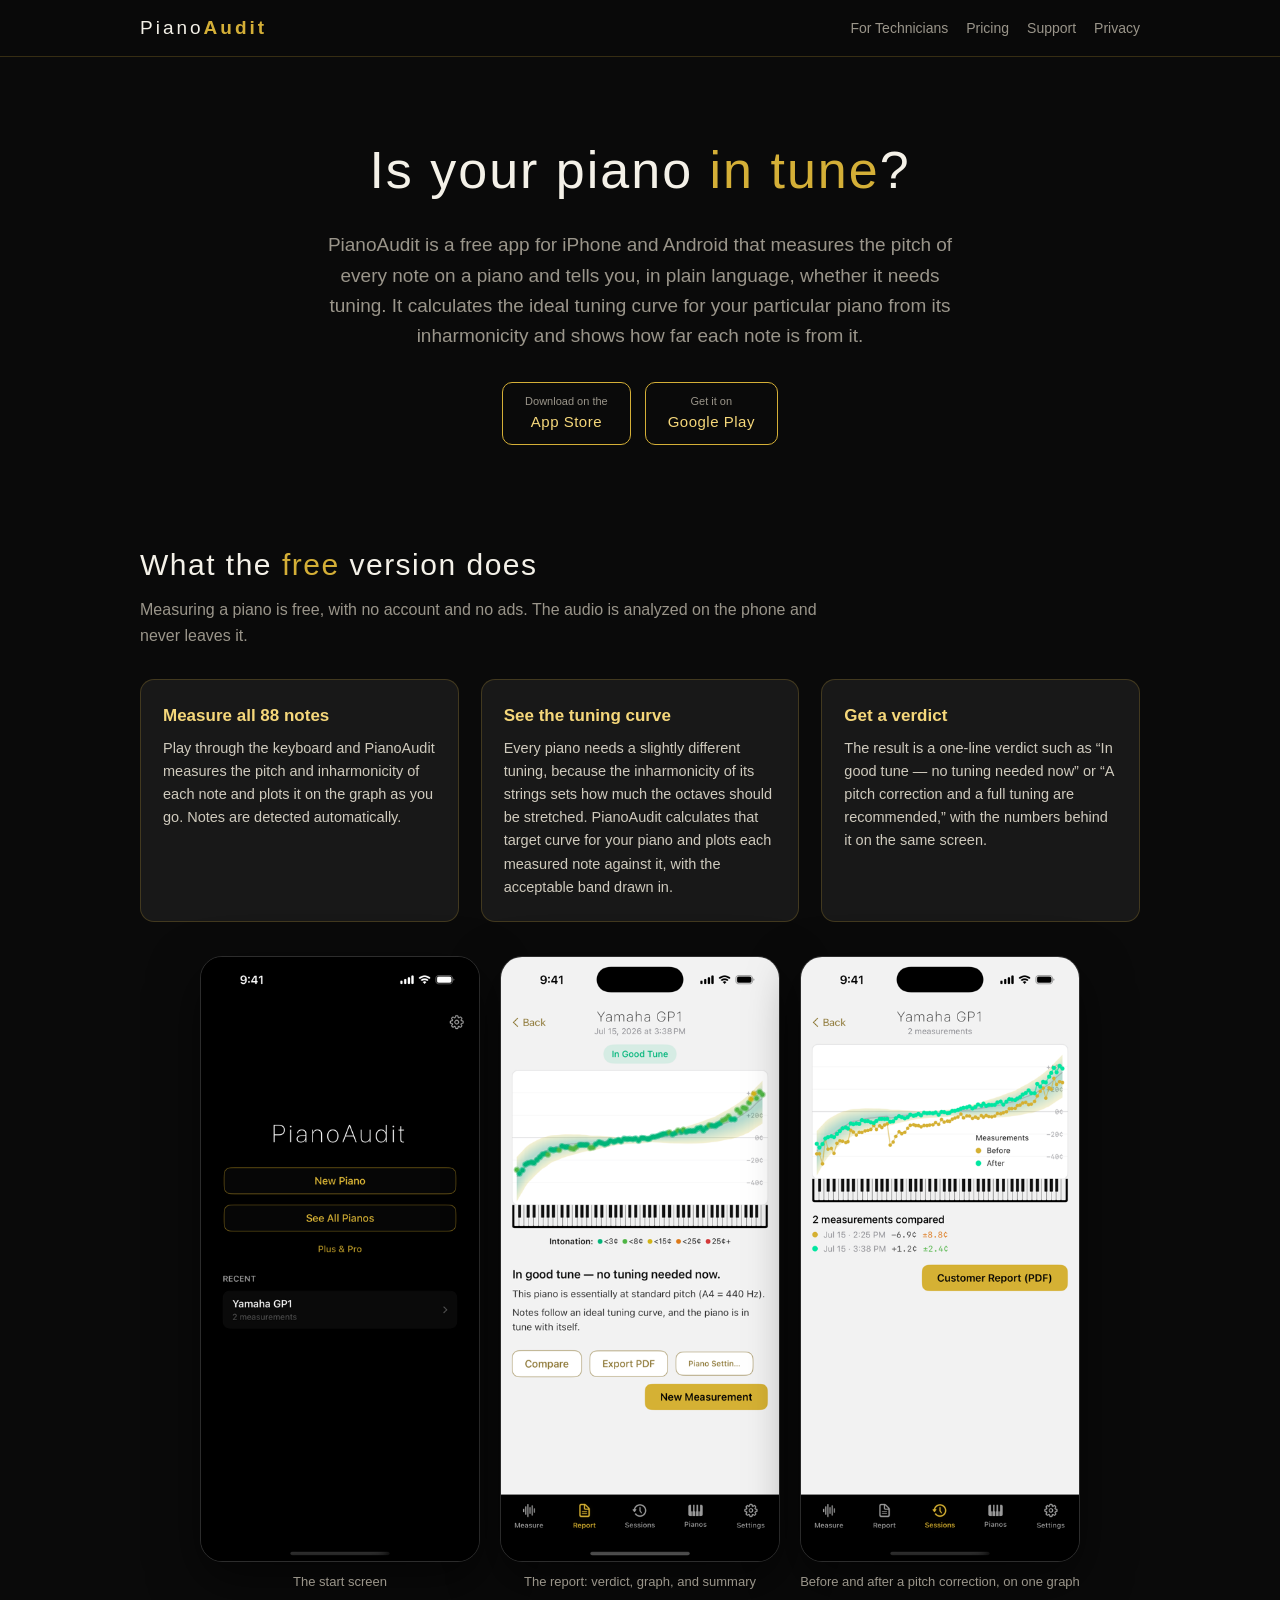
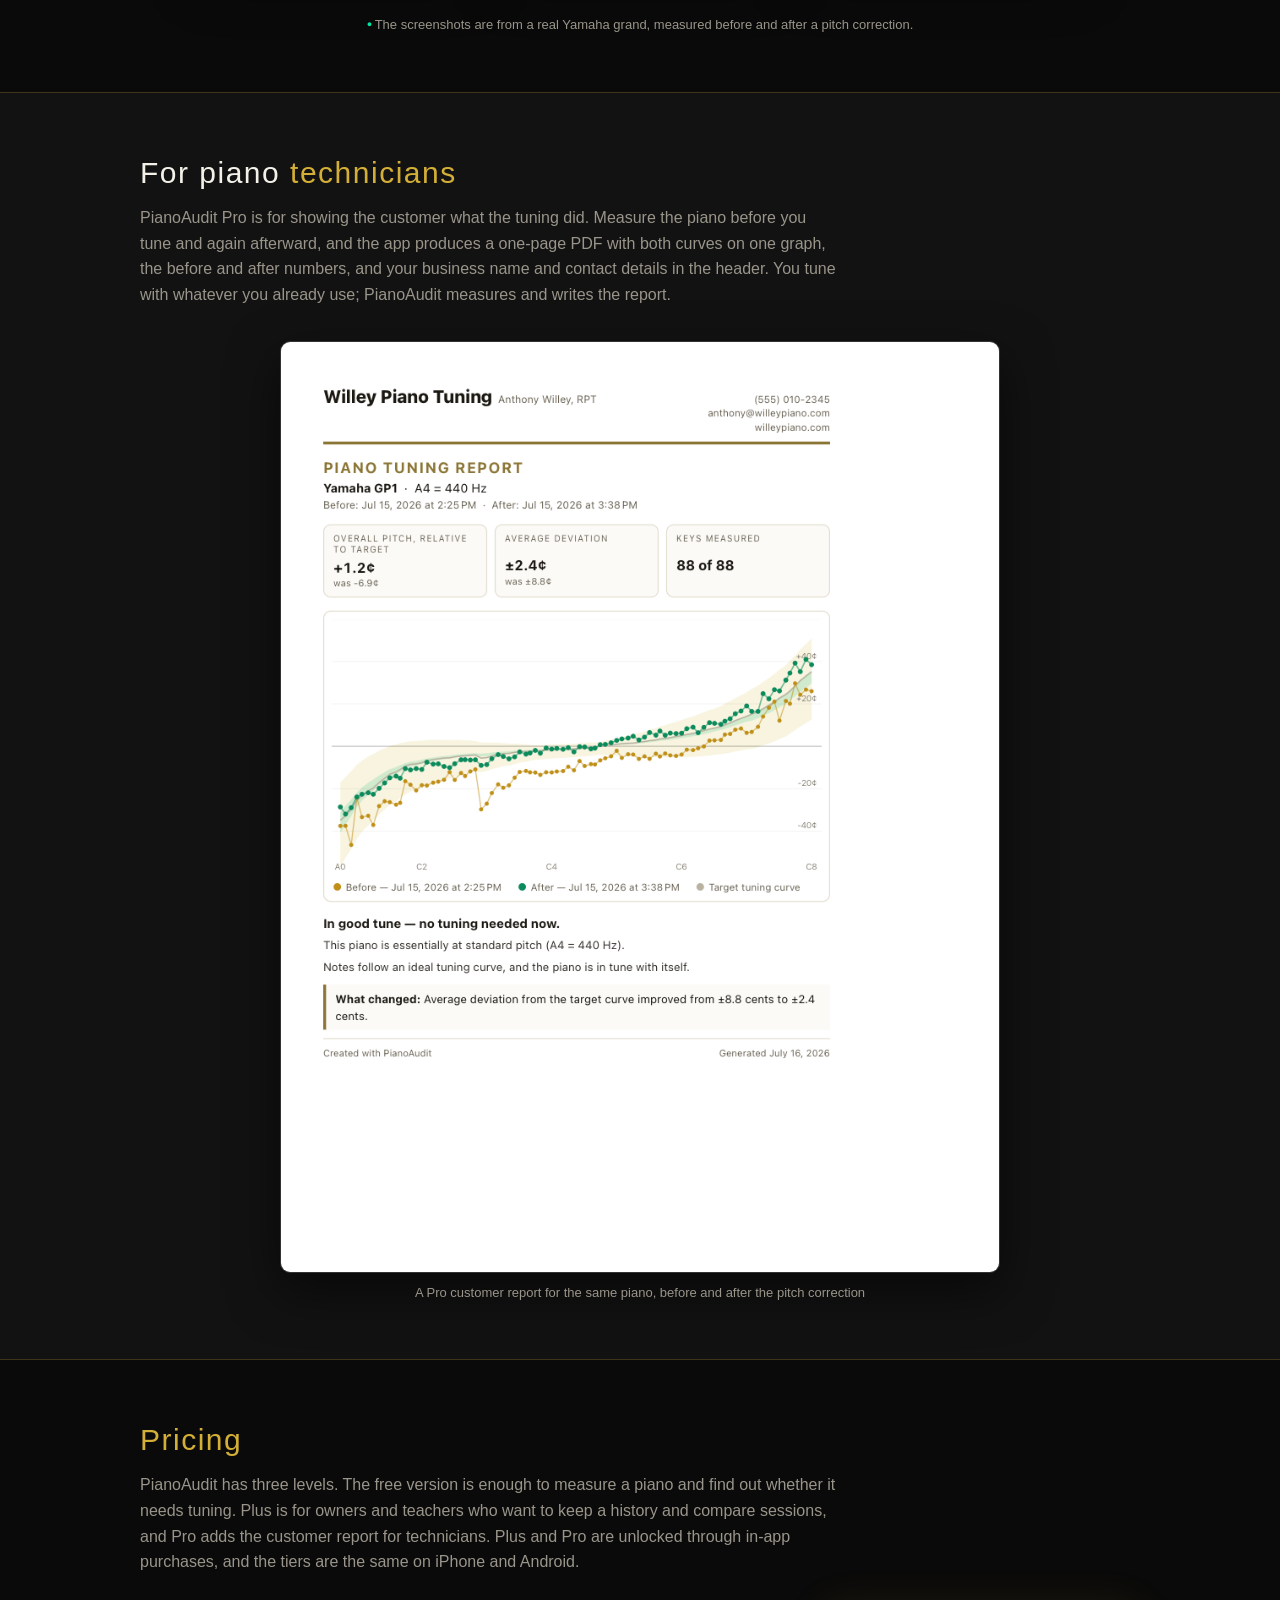
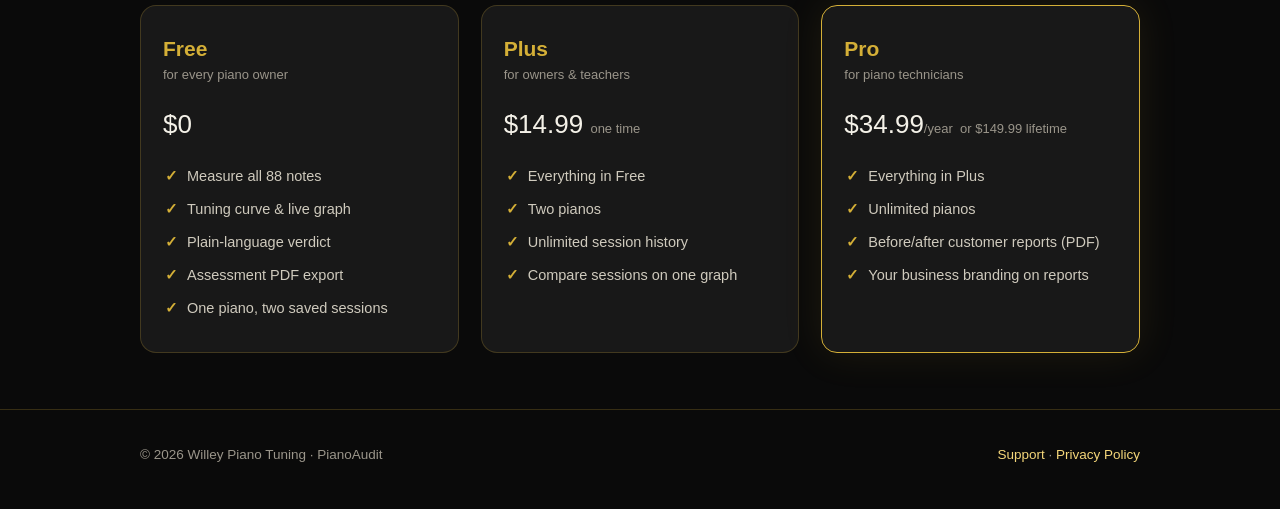
==== commit 7ae6d860: "Merge origin/main: keep live store badges, PTG codes, and Search Console tag under the voice rewrite" ====
--- a/index.html
+++ b/index.html
@@ -3,6 +3,9 @@
 <head>
 <meta charset="utf-8">
 <meta name="viewport" content="width=device-width, initial-scale=1">
+<!-- Google Search Console ownership (URL-prefix property https://pianoaudit.com,
+     added 2026-07-28). Do NOT remove — deleting it un-verifies the property. -->
+<meta name="google-site-verification" content="nyQXRie7kI7nqye6cZaxc8mDkp75kq_xHyBm6ORiuto" />
 <title>PianoAudit: Is your piano in tune?</title>
 <meta name="description" content="PianoAudit measures every note of a piano and tells you in plain language whether it needs tuning. Free on iPhone and Android, with before/after customer reports for piano technicians in the Pro version.">
 <meta property="og:title" content="PianoAudit: Is your piano in tune?">
@@ -37,8 +40,8 @@
     ideal tuning curve for your particular piano from its inharmonicity and shows how far each
     note is from it.</p>
     <div class="badge-row">
-      <span class="store-badge"><small>Coming soon to the</small>App&nbsp;Store</span>
-      <span class="store-badge"><small>Coming soon to</small>Google&nbsp;Play</span>
+      <a class="store-badge live" href="https://apps.apple.com/app/id6789833467"><small>Download on the</small>App&nbsp;Store</a>
+      <a class="store-badge live" href="https://play.google.com/store/apps/details?id=com.willeypianotuning.pianoaudit"><small>Get it on</small>Google&nbsp;Play</a>
     </div>
   </div>
 </header>
